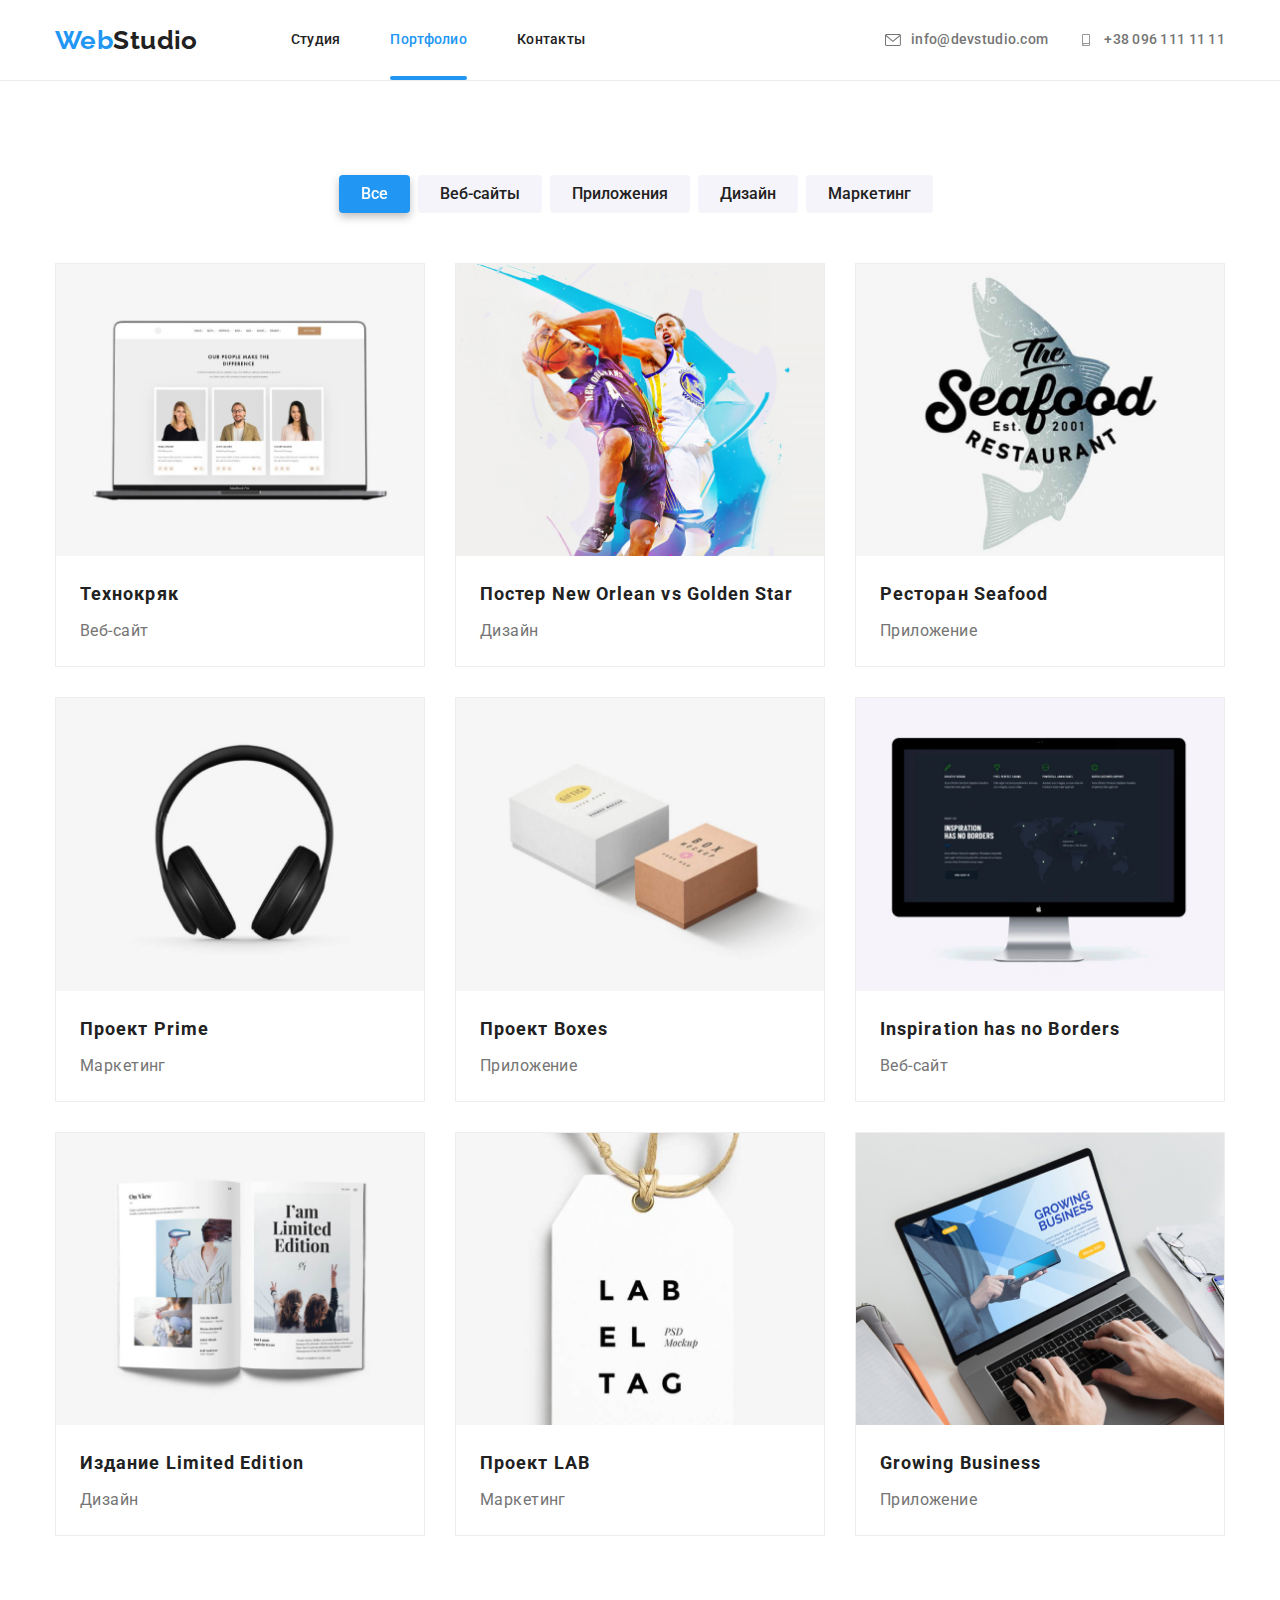
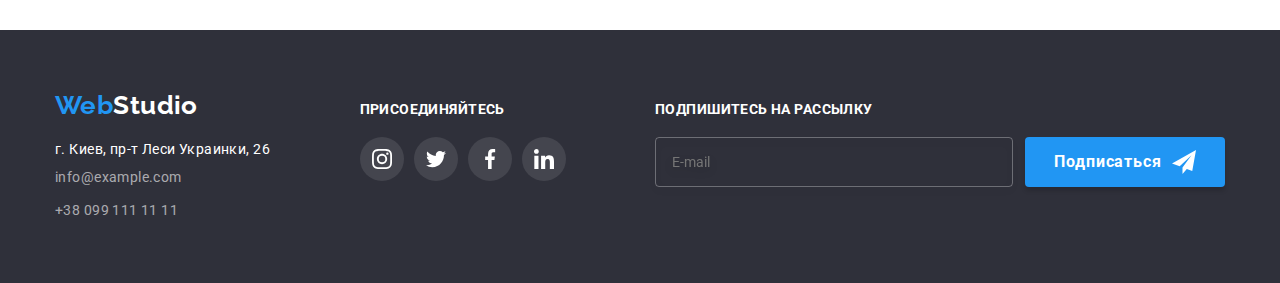
==== portfolio.html @ 0038ec58 "Initial commit" ====
<!DOCTYPE html>
<html lang="en">

<head>
    <meta charset="UTF-8">
    <meta http-equiv="X-UA-Compatible" content="IE=edge">
    <meta name="viewport" content="width=device-width, initial-scale=1.0">
    <title>Portfolio</title>
    <!-- fonts start -->
    <link rel="preconnect" href="https://fonts.googleapis.com">
    <link rel="preconnect" href="https://fonts.gstatic.com" crossorigin>
    <link
        href="https://fonts.googleapis.com/css2?family=Raleway:wght@700&family=Roboto:wght@400;500;700;900&display=swap"
        rel="stylesheet">
    <!-- fonts end -->
    <!-- normalize start -->
    <link rel="stylesheet" href="https://cdn.jsdelivr.net/npm/modern-normalize@1.1.0/modern-normalize.min.css">
    <!-- normalize end -->
    <!-- custom styles start -->
    <link rel="stylesheet" href="./css/main.min.css">
    <!-- custom styles end -->
</head>

<body>
    <!-- Содержание -->
    <header class="header">
        <div class="container header__container">
            <!-- Section Header -->
            <nav class="header__nav">
                <a class="logo logo--header link" href="./index.html"><span class="logo__color">Web</span>Studio</a>
                <ul class="header__list list">
                    <li class="header__item">
                        <a class="header__link link" href="./index.html">Студия</a>
                    </li>
                    <li class="header__item">
                        <a class="header__link link current__link" href="./portfolio.html">Портфолио</a>
                    </li>
                    <li class="header__item">
                        <a class="header__link link" href="">Контакты</a>
                    </li>
                </ul>
            </nav>
            <ul class="contact-header list">
                <li class="contact-header__item">
                    <a class="contact-header__link link" href="mailto:info@devstudio.com"><svg
                            class="contact-header__icon" width="16" height="12">
                            <use href="./images/icons.svg#icon-envelope"></use>
                        </svg>info@devstudio.com</a>
                </li>
                <li class="contact-header__item">

                    <a class="contact-header__link link" href="tel:+380961111111"><svg class="contact-header__icon"
                            width="16" height="12">
                            <use href="./images/icons.svg#icon-smartphone"></use>
                        </svg>+38 096 111 11 11</a>
                </li>
            </ul>
        </div>
    </header>
    <!-- Секция main -->
    <main>
        <!-- Cекция Portfolio -->
        <section class="projects">
            <div class="container">
                <h1 class="visually-hidden">Portfolio</h1>
                <!-- Секция filters -->
                <ul class="buttons__list list">
                    <li class="buttons__item"><button class="filters__btn active" type="button">Все</button></li>
                    <li class="buttons__item"><button class="filters__btn" type="button">Веб-сайты</button></li>
                    <li class="buttons__item"><button class="filters__btn" type="button">Приложения</button></li>
                    <li class="buttons__item"><button class="filters__btn" type="button">Дизайн</button></li>
                    <li class="buttons__item"><button class="filters__btn" type="button">Маркетинг</button></li>
                </ul>
                <!-- Секция projects -->
                <ul class="projects__list list">
                    <li class="projects__item">
                        <a class="projects__link link" href="">
                            <div class="projects__overlay">
                                <img src="./images/projects/portfolio1.jpg" alt="Веб-сайт" width="370" height="294">
                                <p class="projects__desk">Ресурс предлагает комплексные предложения с разным уровнем
                                    функционала и сервисов. Все это позволит посетителю получить исчерпывающие
                                    сведения
                                    о компании или частном лице.</p>
                            </div>
                            <div class="projects__box-down">
                                <h2 class="projects__name">Технокряк</h2>
                                <p class="projects__status">Веб-сайт</p>
                            </div>
                        </a>
                    </li>

                    <li class="projects__item">
                        <a class="projects__link link" href="">
                            <div class="projects__overlay">
                                <img src="./images/projects/portfolio2.jpg" alt="Дизайн" width="370" height="294">
                                <p class="projects__desk">Ресурс предлагает комплексные предложения с разным уровнем
                                    функционала и сервисов. Все это позволит посетителю получить исчерпывающие
                                    сведения
                                    о компании или частном лице.</p>
                            </div>
                            <div class="projects__box-down">
                                <h2 class="projects__name">Постер New Orlean vs Golden Star</h2>
                                <p class="projects__status">Дизайн</p>
                            </div>
                        </a>
                    </li>

                    <li class="projects__item">
                        <a class="projects__link link" href="">
                            <div class="projects__overlay">
                                <img src="./images/projects/portfolio3.jpg" alt="Ресторан" width="370" height="294">
                                <p class="projects__desk">Ресурс предлагает комплексные предложения с разным уровнем
                                    функционала и сервисов. Все это позволит посетителю получить исчерпывающие
                                    сведения
                                    о компании или частном лице.</p>
                            </div>
                            <div class="projects__box-down">
                                <h2 class=" projects__name">Ресторан Seafood</h2>
                                <p class="projects__status">Приложение</p>
                            </div>
                        </a>
                    </li>

                    <li class="projects__item">
                        <a class="projects__link link" href="">
                            <div class="projects__overlay">
                                <img src="./images/projects/portfolio4.jpg" alt="Наушники" width="370" height="294">
                                <p class="projects__desk">Ресурс предлагает комплексные предложения с разным уровнем
                                    функционала и сервисов. Все это позволит посетителю получить исчерпывающие
                                    сведения
                                    о компании или частном лице.</p>
                            </div>


                            <div class="projects__box-down">
                                <h2 class="projects__name">Проект Prime</h2>
                                <p class="projects__status">Маркетинг</p>
                            </div>
                        </a>

                    </li>
                    <li class="projects__item">
                        <a class="projects__link link" href="">
                            <div class="projects__overlay">
                                <img src="./images/projects/portfolio5.jpg" alt="Коробки" width="370" height="294">
                                <p class="projects__desk">Ресурс предлагает комплексные предложения с разным уровнем
                                    функционала и сервисов. Все это позволит посетителю получить исчерпывающие
                                    сведения
                                    о компании или частном лице.</p>
                            </div>


                            <div class="projects__box-down">
                                <h2 class="projects__name">Проект Boxes</h2>
                                <p class="projects__status">Приложение</p>
                            </div>
                        </a>

                    </li>
                    <li class="projects__item">
                        <a class="projects__link link" href="">
                            <div class="projects__overlay">
                                <img src="./images/projects/portfolio6.jpg" alt="Компютер" width="370" height="294">
                                <p class="projects__desk">Ресурс предлагает комплексные предложения с разным уровнем
                                    функционала и сервисов. Все это позволит посетителю получить исчерпывающие
                                    сведения
                                    о компании или частном лице.</p>
                            </div>


                            <div class="projects__box-down">
                                <h2 class="projects__name">Inspiration has no Borders</h2>
                                <p class="projects__status">Веб-сайт</p>
                            </div>
                        </a>

                    </li>
                    <li class="projects__item">
                        <a class="projects__link link" href="">
                            <div class="projects__overlay">
                                <img src="./images/projects/portfolio7.jpg" alt="Книга" width="370" height="294">
                                <p class="projects__desk">Ресурс предлагает комплексные предложения с разным уровнем
                                    функционала и сервисов. Все это позволит посетителю получить исчерпывающие
                                    сведения
                                    о компании или частном лице.</p>
                            </div>


                            <div class="projects__box-down">
                                <h2 class="projects__name">Издание Limited Edition</h2>
                                <p class="projects__status">Дизайн</p>
                            </div>
                        </a>

                    </li>
                    <li class="projects__item">
                        <a class="projects__link link" href="">
                            <div class="projects__overlay">
                                <img src="./images/projects/portfolio8.jpg" alt="Бирка" width="370" height="294">
                                <p class="projects__desk">Ресурс предлагает комплексные предложения с разным уровнем
                                    функционала и сервисов. Все это позволит посетителю получить исчерпывающие
                                    сведения
                                    о компании или частном лице.</p>
                            </div>


                            <div class="projects__box-down">
                                <h2 class="projects__name">Проект LAB</h2>
                                <p class="projects__status">Маркетинг</p>
                            </div>
                        </a>

                    </li>
                    <li class="projects__item">
                        <a class="projects__link link" href="">
                            <div class="projects__overlay">
                                <img src="./images/projects/portfolio9.jpg" alt="Ноутбук" width="370" height="294">
                                <p class="projects__desk">Ресурс предлагает комплексные предложения с разным уровнем
                                    функционала и сервисов. Все это позволит посетителю получить исчерпывающие
                                    сведения
                                    о компании или частном лице.</p>
                            </div>


                            <div class="projects__box-down">
                                <h2 class="projects__name">Growing Business</h2>
                                <p class="projects__status">Приложение</p>
                            </div>
                        </a>

                    </li>
                </ul>
            </div>
        </section>
    </main>
    <!-- Секция footer -->
    <footer class="footer">
        <div class="container footer-list">
            <div class="footer__item">
                <a class="logo logo--footer link" href="./index.html"><span class="logo__color">Web</span>Studio</a>
                <address>
                    <ul class="contacts-footer list">
                        <li class="contacts-footer__item">
                            <a class="contacts-footer__adress link" href="https://goo.gl/maps/JT7rUwHt8HWeVjt79"
                                target="_blank" rel="noopener noreferrer">г.
                                Киев, пр-т Леси
                                Украинки, 26</a>
                        </li>
                        <li class="contacts-footer__item">
                            <a class="contacts-footer__link link" href="mailto:info@example.com">info@example.com</a>
                        </li>
                        <li class="contacts-footer__item">
                            <a class="contacts-footer__link link" href="tel:+380991111111">+38 099 111 11 11</a>
                        </li>
                    </ul>
                </address>
            </div>
            <div class="connect">
                <h2 class="footer__title">присоединяйтесь</h2>
                <ul class="social list">
                    <li class="social__item">
                        <a class="social__link--dark link" href="" target="_blank" rel="noopener noreferrer"
                            aria-label="instagram">
                            <svg class="social__icon" width="20" height="20">
                                <use href="./images/icons.svg#icon-instagram"></use>
                            </svg>
                        </a>
                    </li>
                    <li class="social__item">
                        <a class="social__link--dark link" href="" target="_blank" rel="noopener noreferrer"
                            aria-label="instagram">
                            <svg class="social__icon" width="20" height="20">
                                <use href="./images/icons.svg#icon-twitter"></use>
                            </svg>
                        </a>
                    </li>
                    <li class="social__item">
                        <a class="social__link--dark link" href="" target="_blank" rel="noopener noreferrer"
                            aria-label="instagram">
                            <svg class="social__icon" width="20" height="20">
                                <use href="./images/icons.svg#icon-facebook"></use>
                            </svg>
                        </a>
                    </li>
                    <li class="social__item">
                        <a class="social__link--dark link" href="" target="_blank" rel="noopener noreferrer"
                            aria-label="instagram">
                            <svg class="social__icon" width="20" height="20">
                                <use href="./images/icons.svg#icon-linkedin"></use>
                            </svg>
                        </a>
                    </li>
                </ul>
            </div>
            <div class="subscription">
                <h2 class="footer__title">Подпишитесь на рассылку</h2>
                <form class="subscription__item">
                    <input class="subscription__mail" type="email" name="email" placeholder="E-mail" />
                    <button class="main__btn" type="submit">Подписаться
                        <svg class="social__icon" width="24" height="24">
                            <use href="./images/icons.svg#icon-tg"></use>
                        </svg>
                    </button>
                </form>
            </div>
        </div>
    </footer>
</body>

</html>
---- css/main.min.css ----
:root{--main-font: "Roboto";--secondary-font: "Raleway";--accent-txt-cl: #2196f3;--main-light-theme: #212121;--second-light-theme: #757575;--main-dark-theme: #ffffff;--btn-change: #188ce8;--bg-buttons: #afb1b8;--items: 3;--indent: 30px;--anim-slow: 250ms cubic-bezier(0.4, 0, 0.2, 1)}.projects,.clients,.team,.about,.peculiarities,.orders{padding:94px 0}body{font-family:var(--main-font),sans-serif;font-size:14px;color:var(--main-light-theme);background-color:var(--main-dark-theme);letter-spacing:.03em}body.no-scroll{overflow:hidden}h1,h2,h3,h4,p{margin:0}img{display:block;max-width:100%;height:auto}.link{text-decoration:none;color:currentColor}.list{list-style:none;margin:0;padding:0}.card-set{display:-webkit-box;display:-ms-flexbox;display:flex;-ms-flex-wrap:wrap;flex-wrap:wrap;margin:calc(-1*var(--indent)/2)}.card-set__item{-ms-flex-preferred-size:calc(100% - var(--indent) * var(--items))/var(--items);flex-basis:calc(100% - var(--indent) * var(--items))/var(--items);margin:calc(var(--indent)/2)}.section{padding:94px 0}.container{width:1200px;padding-left:15px;padding-right:15px;margin-right:auto;margin-left:auto}.main__btn{display:-webkit-box;display:-ms-flexbox;display:flex;-webkit-box-align:center;-ms-flex-align:center;align-items:center;-webkit-box-pack:center;-ms-flex-pack:center;justify-content:center;gap:10px;width:200px;height:50px;font-weight:700;font-size:16px;line-height:1.88;letter-spacing:.06em;color:var(--main-dark-theme);background-color:var(--accent-txt-cl);-webkit-box-shadow:0px 4px 4px rgba(0,0,0,.15);box-shadow:0px 4px 4px rgba(0,0,0,.15);border-radius:4px;cursor:pointer;border:none;-webkit-transition:background-color var(--anim-slow);transition:background-color var(--anim-slow)}.main__btn:hover,.main__btn:focus{background-color:var(--btn-change)}.main__btn--send{margin-left:auto;margin-right:auto}.modal__btn--close{position:absolute;display:-webkit-box;display:-ms-flexbox;display:flex;-webkit-box-align:center;-ms-flex-align:center;align-items:center;-webkit-box-pack:center;-ms-flex-pack:center;justify-content:center;top:8px;right:8px;width:30px;height:30px;border-radius:50%;border:1px solid rgba(0,0,0,.1);background-color:var(--main-dark-theme);cursor:pointer}.modal__btn--close:hover,.modal__btn--close:focus{fill:var(--btn-change)}.buttons__list{display:-webkit-box;display:-ms-flexbox;display:flex;-webkit-box-pack:center;-ms-flex-pack:center;justify-content:center;margin-bottom:50px}.buttons__item{margin-right:8px}.filters__btn{font-family:inherit;font-weight:500;font-size:16px;line-height:1.62;text-align:center;color:var(--main-light-theme);background-color:#f5f4fa;border-radius:4px;border:none;cursor:pointer;padding:6px 22px;-webkit-transition:color var(--anim-slow),background-color var(--anim-slow),drop-shadow var(--anim-slow);transition:color var(--anim-slow),background-color var(--anim-slow),drop-shadow var(--anim-slow)}.filters__btn:active{background-color:var(--main-dark-theme)}.filters__btn:hover,.filters__btn:focus{color:var(--main-dark-theme);background-color:var(--accent-txt-cl);-webkit-filter:drop-shadow(0px 4px 4px rgba(0, 0, 0, 0.25));filter:drop-shadow(0px 4px 4px rgba(0, 0, 0, 0.25))}.filters__btn.active{color:var(--main-dark-theme);background-color:var(--accent-txt-cl);-webkit-filter:drop-shadow(0px 4px 4px rgba(0, 0, 0, 0.25));filter:drop-shadow(0px 4px 4px rgba(0, 0, 0, 0.25))}.filters__btn:current{color:var(--main-dark-theme)}.social{display:-webkit-box;display:-ms-flexbox;display:flex;-webkit-box-align:center;-ms-flex-align:center;align-items:center;-webkit-box-pack:center;-ms-flex-pack:center;justify-content:center;gap:10px}.social__link--light{display:-webkit-box;display:-ms-flexbox;display:flex;-webkit-box-align:center;-ms-flex-align:center;align-items:center;-webkit-box-pack:center;-ms-flex-pack:center;justify-content:center;width:44px;height:44px;background-color:var(--main-dark-theme);border-radius:50%;color:var(--bg-buttons);-webkit-transition:color var(--anim-slow),background-color var(--anim-slow);transition:color var(--anim-slow),background-color var(--anim-slow)}.social__link--dark{display:-webkit-box;display:-ms-flexbox;display:flex;-webkit-box-align:center;-ms-flex-align:center;align-items:center;-webkit-box-pack:center;-ms-flex-pack:center;justify-content:center;width:44px;height:44px;background-color:rgba(255,255,255,.1);border-radius:50%;color:var(--main-dark-theme);-webkit-transition:background-color var(--anim-slow);transition:background-color var(--anim-slow)}.social__link--light:hover,.social__link--light:focus{color:var(--main-dark-theme);background-color:var(--btn-change)}.social__link--dark:hover,.social__link--dark:focus{background-color:var(--btn-change)}.social__icon{fill:currentColor}.section__title{font-size:36px;line-height:1.16;text-align:center;color:var(--main-light-theme);margin-bottom:50px}.visually-hidden{position:absolute;width:1px;height:1px;margin:-1px;border:0;padding:0;white-space:nowrap;-webkit-clip-path:inset(100%);clip-path:inset(100%);clip:rect(0 0 0 0);overflow:hidden}.logo{font-family:var(--secondary-font);font-weight:700;font-size:26px;line-height:1.19}.logo--header{color:var(--main-light-theme);margin-right:93px}.logo--footer{color:var(--main-dark-theme);margin-bottom:20px;display:block}.logo__color{color:var(--accent-txt-cl)}.backdrop{position:fixed;top:0;left:0;width:100%;height:100%;background-color:rgba(0,0,0,.2);opacity:1;visibility:visible;pointer-events:initial;-webkit-transition:opacity var(--anim-slow),visibility var(--anim-slow);transition:opacity var(--anim-slow),visibility var(--anim-slow)}.backdrop.is-hidden{opacity:0;visibility:hidden;pointer-events:none}.modal{position:absolute;top:50%;left:50%;-webkit-transform:translate(-50%, -50%);transform:translate(-50%, -50%);width:528px;height:581px;padding:40px 40px;background-color:var(--main-dark-theme);-webkit-box-shadow:0px 1px 3px rgba(0,0,0,.12),0px 1px 1px rgba(0,0,0,.14),0px 2px 1px rgba(0,0,0,.2);box-shadow:0px 1px 3px rgba(0,0,0,.12),0px 1px 1px rgba(0,0,0,.14),0px 2px 1px rgba(0,0,0,.2);border-radius:4px}.modal__strong{font-weight:700;font-size:20px;line-height:23px;text-align:center;color:var(--main-light-theme);margin-bottom:12px}.modal__registr{display:-webkit-box;display:-ms-flexbox;display:flex;-webkit-box-orient:vertical;-webkit-box-direction:normal;-ms-flex-direction:column;flex-direction:column}.modal__label{display:-webkit-box;display:-ms-flexbox;display:flex;-webkit-box-orient:vertical;-webkit-box-direction:normal;-ms-flex-direction:column;flex-direction:column;gap:4px}.modal__label:not(:last-child){margin-bottom:10px}.modal__text{font-size:12px;line-height:1.1666666667;letter-spacing:.01em;color:#757575}.modal__input{position:relative;border:1px solid rgba(33,33,33,.2);border-radius:4px;height:40px;padding-left:42px;cursor:pointer}.modal__input:focus,.modal__textarea:focus{outline:1px solid var(--btn-change)}.modal__input:focus+.modal__icon{fill:var(--btn-change)}.modal__icon{position:absolute;margin-top:29px;margin-left:12px}.modal__textarea{padding:12px 16px;font-weight:400;font-size:12px;line-height:1.1666666667;letter-spacing:.01em;border:1px solid rgba(33,33,33,.2);border-radius:4px;resize:none;cursor:pointer}.modal__textarea::-webkit-input-placeholder{color:rgba(117,117,117,.5)}.modal__textarea::-moz-placeholder{color:rgba(117,117,117,.5)}.modal__textarea:-ms-input-placeholder{color:rgba(117,117,117,.5)}.modal__textarea::-ms-input-placeholder{color:rgba(117,117,117,.5)}.modal__textarea::placeholder{color:rgba(117,117,117,.5)}.checkbox{display:-webkit-box;display:-ms-flexbox;display:flex;-webkit-box-align:center;-ms-flex-align:center;align-items:center;-webkit-box-pack:center;-ms-flex-pack:center;justify-content:center;gap:7px;margin-bottom:30px;cursor:pointer}.checkbox__item:checked+.checkbox__custom{background-color:var(--btn-change);background:#2196f3;border:2px solid #2196f3;-webkit-transition:background-color var(--anim-slow);transition:background-color var(--anim-slow)}.checkbox__custom{display:-webkit-inline-box;display:-ms-inline-flexbox;display:inline-flex;-webkit-box-align:center;-ms-flex-align:center;align-items:center;-webkit-box-pack:center;-ms-flex-pack:center;justify-content:center;width:16px;height:15px;border:2px solid #212121;border-radius:2px}.checkbox__icon{fill:var(--main-dark-theme)}.checkbox__text{font-size:14px;line-height:1.71;color:var(--second-light-theme)}.checkbox-agreement{color:var(--accent-txt-cl)}.header{-webkit-box-sizing:border-box;box-sizing:border-box;border-bottom:1px solid #ececec}.header__nav{display:-webkit-box;display:-ms-flexbox;display:flex;-webkit-box-align:center;-ms-flex-align:center;align-items:center}.header__list{display:-webkit-box;display:-ms-flexbox;display:flex}.header__container{display:-webkit-box;display:-ms-flexbox;display:flex;-webkit-box-align:center;-ms-flex-align:center;align-items:center}.header__item:not(:last-child){margin-right:50px}.header__link{display:block;padding-top:32px;padding-bottom:32px;font-weight:500;font-size:14px;line-height:1.14;letter-spacing:.02em;color:var(--main-light-theme);-webkit-transition:color var(--anim-slow);transition:color var(--anim-slow)}.header__link:hover,.header__link:focus{color:var(--accent-txt-cl)}.current__link{position:relative;display:-webkit-box;display:-ms-flexbox;display:flex;-webkit-box-align:center;-ms-flex-align:center;align-items:center;color:var(--accent-txt-cl)}.current__link::after{content:"";position:absolute;bottom:0;left:0;width:100%;height:4px;display:inline-block;margin-right:10px;color:var(--accent-txt-cl);background-color:var(--accent-txt-cl);border-radius:2px}.contact-header{display:-webkit-box;display:-ms-flexbox;display:flex;margin-left:auto}.contact-header__item{font-weight:500;font-size:14px;line-height:1.14;letter-spacing:.02em}.contact-header__item:not(:last-child){margin-right:30px}.contact-header__link{display:-webkit-box;display:-ms-flexbox;display:flex;-webkit-box-align:center;-ms-flex-align:center;align-items:center;color:var(--second-light-theme);-webkit-transition:color var(--anim-slow);transition:color var(--anim-slow)}.contact-header__link:hover,.contact-header__link:focus{color:var(--accent-txt-cl)}.contact-header__icon{fill:currentColor;margin-right:10px}.orders{max-width:1600px;margin-left:auto;margin-right:auto;background-image:-webkit-gradient(linear, left top, right top, from(rgba(47, 48, 58, 0.4)), to(rgba(47, 48, 58, 0.4))),url(../images/orders/orders-bg.jpg);background-image:linear-gradient(to right, rgba(47, 48, 58, 0.4), rgba(47, 48, 58, 0.4)),url(../images/orders/orders-bg.jpg);background-repeat:no-repeat;background-position:center;background-size:cover;background-color:rgba(47,48,58,.4);padding:200px 0;text-align:center}.orders__title{width:696px;margin-bottom:30px;margin-right:auto;margin-left:auto;font-weight:900;font-size:44px;line-height:1.36;text-align:center;letter-spacing:.06em;text-transform:uppercase;color:var(--main-dark-theme)}.containers__orders{display:-webkit-box;display:-ms-flexbox;display:flex;-webkit-box-orient:vertical;-webkit-box-direction:normal;-ms-flex-direction:column;flex-direction:column;-webkit-box-align:center;-ms-flex-align:center;align-items:center}.peculiarities__list{display:-webkit-box;display:-ms-flexbox;display:flex;-webkit-box-align:center;-ms-flex-align:center;align-items:center}.peculiarities__item{width:270px}.peculiarities__item:not(:last-child){margin-right:30px}.peculiarities__icon{display:-webkit-box;display:-ms-flexbox;display:flex;-webkit-box-align:center;-ms-flex-align:center;align-items:center;-webkit-box-pack:center;-ms-flex-pack:center;justify-content:center;margin-bottom:30px;height:120px;background-color:#f5f4fa;border-radius:4px}.peculiarities__title{margin-bottom:10px;font-weight:700;font-size:14px;line-height:1.14;text-transform:uppercase;color:var(--main-light-theme)}.peculiarities__text{font-size:14px;line-height:1.71;color:var(--second-light-theme)}.about{padding-top:0}.about__item{position:relative}.about__overlay{width:100%;position:absolute;bottom:0;left:0;display:-webkit-box;display:-ms-flexbox;display:flex;-webkit-box-pack:center;-ms-flex-pack:center;justify-content:center;background-color:rgba(47,48,58,.8)}.about__desk{padding:27px 82px;font-weight:700;line-height:1.14;text-transform:uppercase;color:var(--main-dark-theme)}.team{background-color:#f5f4fa}.team__title{margin-bottom:50px}.team__item{background-color:var(--main-dark-theme);-webkit-box-shadow:0px 1px 3px rgba(0,0,0,.12),0px 1px 1px rgba(0,0,0,.14),0px 2px 1px rgba(0,0,0,.2);box-shadow:0px 1px 3px rgba(0,0,0,.12),0px 1px 1px rgba(0,0,0,.14),0px 2px 1px rgba(0,0,0,.2);border-radius:0px 0px 4px 4px}.team__box{padding:30px 0}.team__name{font-weight:500;font-size:16px;line-height:1.18;text-align:center;color:var(--main-light-theme);margin-bottom:10px}.team__jobtitle{font-size:16px;line-height:1.18;text-align:center;color:var(--second-light-theme);margin-bottom:16px}.clients__title{margin-bottom:50px}.clients__list{display:-webkit-box;display:-ms-flexbox;display:flex;-webkit-box-align:center;-ms-flex-align:center;align-items:center;-webkit-box-pack:center;-ms-flex-pack:center;justify-content:center;gap:30px}.clients__link{display:-webkit-box;display:-ms-flexbox;display:flex;-webkit-box-align:center;-ms-flex-align:center;align-items:center;-webkit-box-pack:center;-ms-flex-pack:center;justify-content:center;-webkit-box-sizing:border-box;box-sizing:border-box;width:170px;height:92px;left:415px;top:2493px;border:1px solid var(--bg-buttons);border-radius:4px;color:var(--bg-buttons);-webkit-transition:color var(--anim-slow),border var(--anim-slow);transition:color var(--anim-slow),border var(--anim-slow)}.clients__link:hover,.clients__link:focus{color:var(--btn-change);border:1px solid var(--btn-change)}.clients__icon{fill:currentColor}.footer{padding:60px 0;background-color:#2f303a}.footer__title{font-weight:700;font-size:14px;line-height:16px;letter-spacing:.03em;text-transform:uppercase;color:var(--main-dark-theme);margin-bottom:20px}.footer-list{display:-webkit-box;display:-ms-flexbox;display:flex;-webkit-box-align:baseline;-ms-flex-align:baseline;align-items:baseline;-webkit-box-pack:justify;-ms-flex-pack:justify;justify-content:space-between;gap:70px}.contacts-footer__adress{font-style:normal;font-weight:400;font-size:14px;line-height:1.71px;color:var(--main-dark-theme)}.contacts-footer__item:not(:last-child){margin-bottom:9px}.contacts-footer__link{font-style:normal;font-size:14px;line-height:1.71;color:rgba(255,255,255,.6);-webkit-transition:color var(--anim-slow);transition:color var(--anim-slow)}.contacts-footer__link:hover,.contacts-footer__link:focus{color:var(--accent-txt-cl)}.subscription{width:570px;height:86px}.subscription__item{display:-webkit-box;display:-ms-flexbox;display:flex;-webkit-box-align:center;-ms-flex-align:center;align-items:center;-webkit-box-pack:center;-ms-flex-pack:center;justify-content:center;gap:12px}.subscription__mail{width:358px;height:50px;padding-left:16px;color:var(--main-dark-theme);border:1px solid rgba(255,255,255,.3);-webkit-filter:drop-shadow(0px 4px 4px rgba(0, 0, 0, 0.15));filter:drop-shadow(0px 4px 4px rgba(0, 0, 0, 0.15));border-radius:4px;background-color:rgba(0,0,0,0);cursor:pointer}.projects__list{display:-webkit-box;display:-ms-flexbox;display:flex;-ms-flex-wrap:wrap;flex-wrap:wrap;margin-bottom:-30px;margin-right:-30px}.projects__item{margin-bottom:30px;margin-right:30px;width:calc((100% - 90px)/3);-webkit-box-sizing:border-box;box-sizing:border-box;border:1px solid #eee}.projects__link{display:block;-webkit-transition:-webkit-box-shadow var(--anim-slow);transition:-webkit-box-shadow var(--anim-slow);transition:box-shadow var(--anim-slow);transition:box-shadow var(--anim-slow), -webkit-box-shadow var(--anim-slow)}.projects__link:hover .projects__desk{-webkit-transform:translateY(0);transform:translateY(0)}.projects__link:hover,.projects__link:focus{-webkit-box-shadow:0px 1px 1px rgba(0,0,0,.12),0px 4px 4px rgba(0,0,0,.06),1px 4px 6px rgba(0,0,0,.16);box-shadow:0px 1px 1px rgba(0,0,0,.12),0px 4px 4px rgba(0,0,0,.06),1px 4px 6px rgba(0,0,0,.16)}.projects__overlay{position:relative;overflow:hidden}.projects__desk{position:absolute;padding:63px 24px;font-weight:400;font-size:18px;line-height:1.56;color:var(--main-dark-theme);top:0;left:0;width:100%;display:-webkit-box;display:-ms-flexbox;display:flex;-webkit-box-align:center;-ms-flex-align:center;align-items:center;-webkit-box-pack:center;-ms-flex-pack:center;justify-content:center;background-color:rgba(33,150,243,.9);-webkit-transform:translateY(100%);transform:translateY(100%);-webkit-transition:-webkit-transform var(--anim-slow);transition:-webkit-transform var(--anim-slow);transition:transform var(--anim-slow);transition:transform var(--anim-slow), -webkit-transform var(--anim-slow)}.projects__box-down{padding:20px 24px}.projects__name{width:322px;font-size:18px;line-height:2;letter-spacing:.06em;color:var(--main-light-theme);margin-bottom:4px}.projects__status{width:322px;font-size:16px;line-height:1.88;color:var(--second-light-theme)}/*# sourceMappingURL=main.min.css.map */
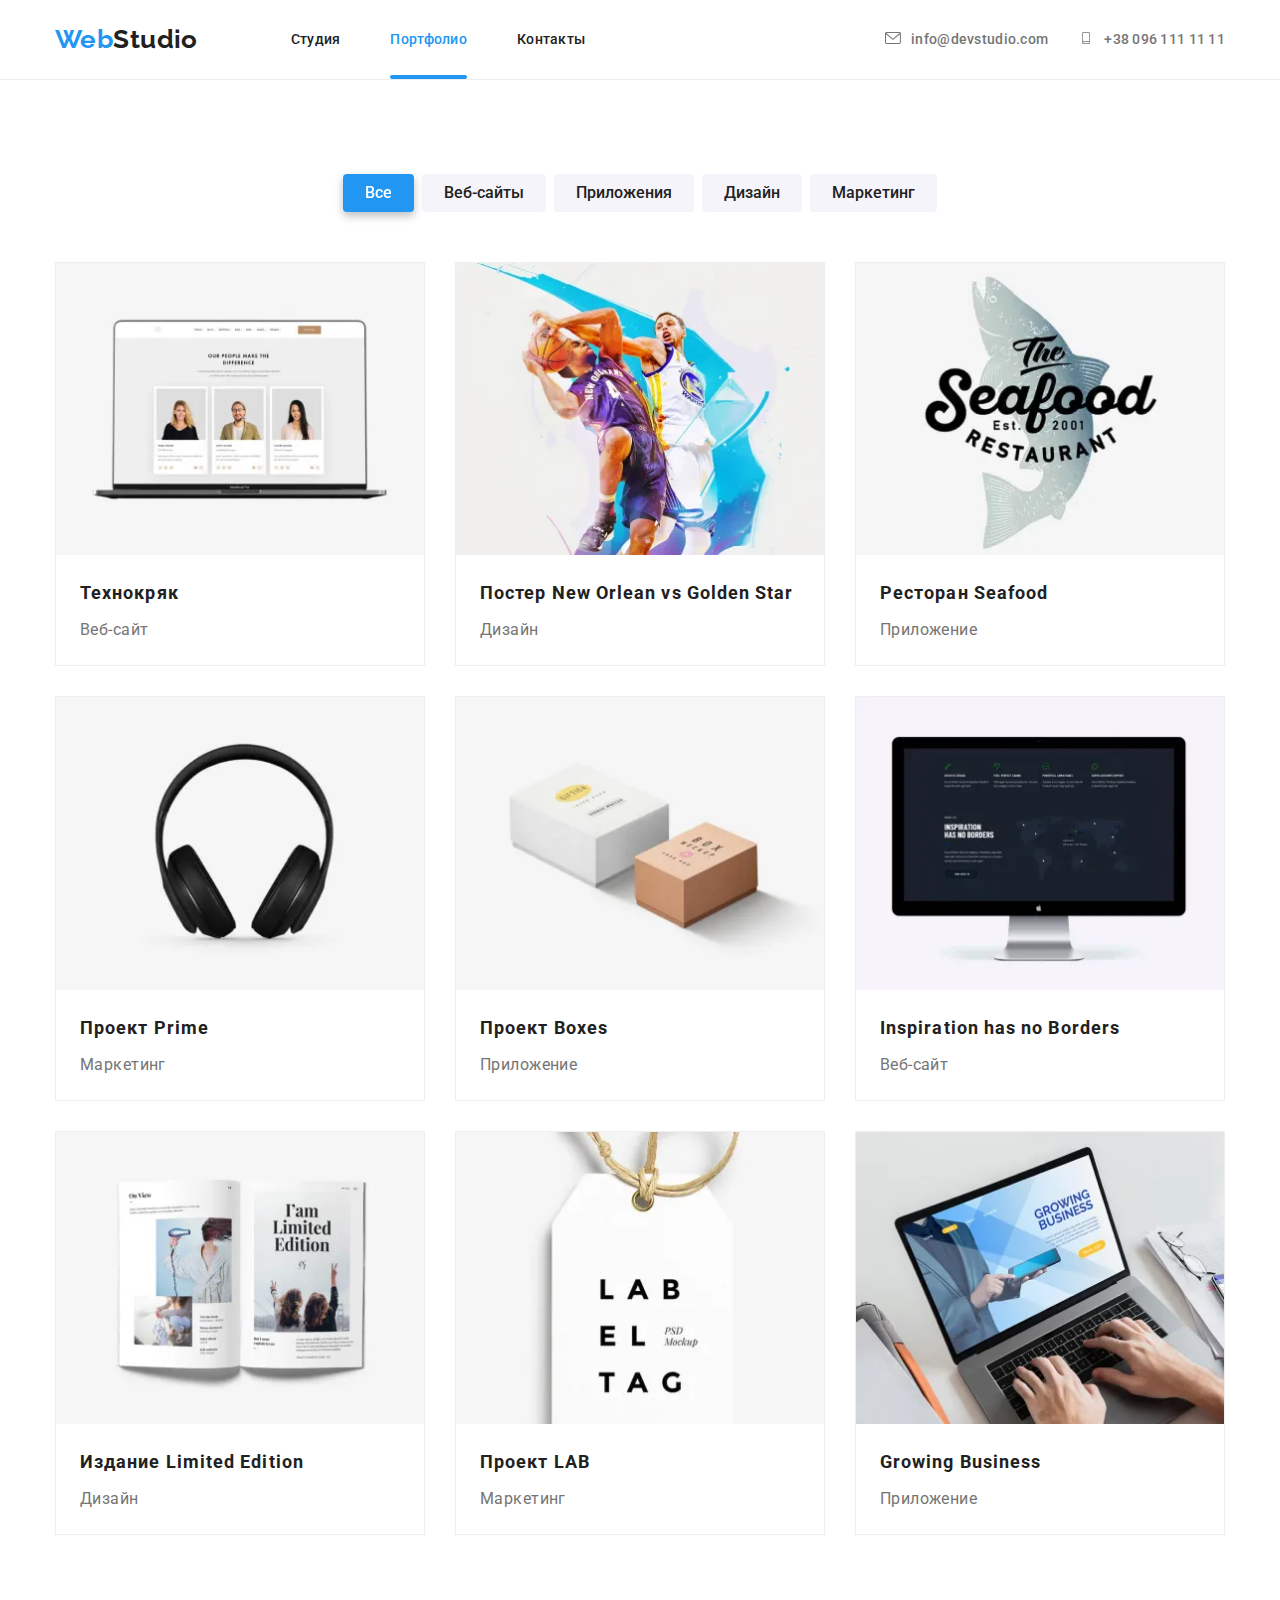
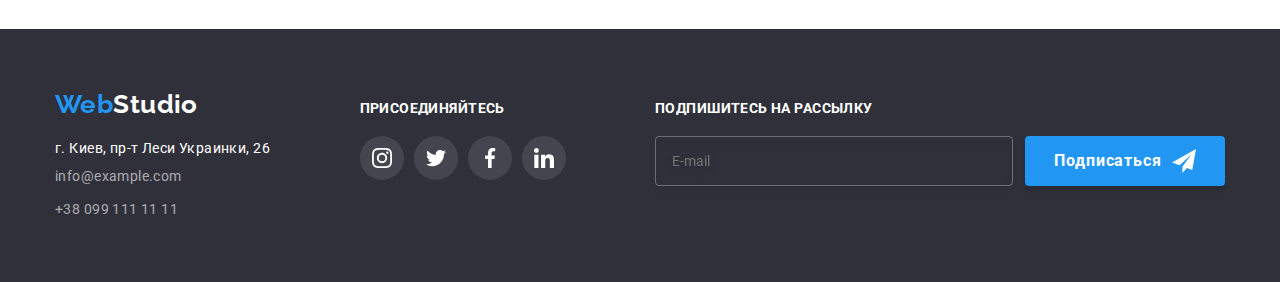
==== commit 4c02238b: "add first changes" ====
--- a/portfolio.html
+++ b/portfolio.html
@@ -22,12 +22,43 @@
 </head>
 
 <body>
-    <!-- Содержание -->
+    <!-- Section Header -->
     <header class="header">
         <div class="container header__container">
-            <!-- Section Header -->
+            <a class="logo logo--header link" href="./index.html"><span class="logo__color">Web</span>Studio</a>
+            <button class="mobile-menu__btn" type="button" data-menu-button>
+                <svg class="mobile-menu__icon" width="40" height="40">
+                    <use class="mobile-menu__burger" href="./images/icons.svg#burger-menu"></use>
+                    <use class="mobile-menu__close" href="./images/icons.svg#burger-menu-close"></use>
+                </svg>
+            </button>
+
+            <div class="mobile-menu" data-menu>
+                <ul class="mobile-menu__nav list">
+                    <li class="mobile-menu__nav-item"><a class="link" href="./index.html">Студия</a></li>
+                    <li class="mobile-menu__nav-item"><a class="link current" href="./portfolio.html">Портфолио</a></li>
+                    <li class="mobile-menu__nav-item"><a class="link" href="">Контакты</a></li>
+                </ul>
+                <ul class="mobile-menu__contacts list">
+                    <li class="mobile-menu__contacts-tel"><a class="link" href="">+38 096 111 11 11</a></li>
+                    <li class="mobile-menu__contacts-email"><a class="link" href="">info@devstudio.com</a></li>
+                </ul>
+                <ul class="mobile-menu__socials list">
+                    <li class="mobile-menu__socials-item"><a class="mobile-menu__socials-link link"
+                            href="">Instagram</a>
+                    </li>
+                    <li class="mobile-menu__socials-item"><a class="mobile-menu__socials-link link" href="">Twitter</a>
+                    </li>
+                    <li class="mobile-menu__socials-item"><a class="mobile-menu__socials-link link" href="">Facebook</a>
+                    </li>
+                    <li class="mobile-menu__socials-item"><a class="mobile-menu__socials-link link" href="">LinkedIn</a>
+                    </li>
+                </ul>
+            </div>
+
+
             <nav class="header__nav">
-                <a class="logo logo--header link" href="./index.html"><span class="logo__color">Web</span>Studio</a>
+
                 <ul class="header__list list">
                     <li class="header__item">
                         <a class="header__link link" href="./index.html">Студия</a>
@@ -57,181 +88,293 @@
             </ul>
         </div>
     </header>
-    <!-- Секция main -->
+    <!-- Секция main
     <main>
         <!-- Cекция Portfolio -->
-        <section class="projects">
-            <div class="container">
-                <h1 class="visually-hidden">Portfolio</h1>
-                <!-- Секция filters -->
-                <ul class="buttons__list list">
-                    <li class="buttons__item"><button class="filters__btn active" type="button">Все</button></li>
-                    <li class="buttons__item"><button class="filters__btn" type="button">Веб-сайты</button></li>
-                    <li class="buttons__item"><button class="filters__btn" type="button">Приложения</button></li>
-                    <li class="buttons__item"><button class="filters__btn" type="button">Дизайн</button></li>
-                    <li class="buttons__item"><button class="filters__btn" type="button">Маркетинг</button></li>
-                </ul>
-                <!-- Секция projects -->
-                <ul class="projects__list list">
-                    <li class="projects__item">
-                        <a class="projects__link link" href="">
-                            <div class="projects__overlay">
-                                <img src="./images/projects/portfolio1.jpg" alt="Веб-сайт" width="370" height="294">
-                                <p class="projects__desk">Ресурс предлагает комплексные предложения с разным уровнем
-                                    функционала и сервисов. Все это позволит посетителю получить исчерпывающие
-                                    сведения
-                                    о компании или частном лице.</p>
-                            </div>
-                            <div class="projects__box-down">
-                                <h2 class="projects__name">Технокряк</h2>
-                                <p class="projects__status">Веб-сайт</p>
-                            </div>
-                        </a>
-                    </li>
-
-                    <li class="projects__item">
-                        <a class="projects__link link" href="">
-                            <div class="projects__overlay">
-                                <img src="./images/projects/portfolio2.jpg" alt="Дизайн" width="370" height="294">
-                                <p class="projects__desk">Ресурс предлагает комплексные предложения с разным уровнем
-                                    функционала и сервисов. Все это позволит посетителю получить исчерпывающие
-                                    сведения
-                                    о компании или частном лице.</p>
-                            </div>
-                            <div class="projects__box-down">
-                                <h2 class="projects__name">Постер New Orlean vs Golden Star</h2>
-                                <p class="projects__status">Дизайн</p>
-                            </div>
-                        </a>
-                    </li>
-
-                    <li class="projects__item">
-                        <a class="projects__link link" href="">
-                            <div class="projects__overlay">
-                                <img src="./images/projects/portfolio3.jpg" alt="Ресторан" width="370" height="294">
-                                <p class="projects__desk">Ресурс предлагает комплексные предложения с разным уровнем
-                                    функционала и сервисов. Все это позволит посетителю получить исчерпывающие
-                                    сведения
-                                    о компании или частном лице.</p>
-                            </div>
-                            <div class="projects__box-down">
-                                <h2 class=" projects__name">Ресторан Seafood</h2>
-                                <p class="projects__status">Приложение</p>
-                            </div>
-                        </a>
-                    </li>
-
-                    <li class="projects__item">
-                        <a class="projects__link link" href="">
-                            <div class="projects__overlay">
-                                <img src="./images/projects/portfolio4.jpg" alt="Наушники" width="370" height="294">
-                                <p class="projects__desk">Ресурс предлагает комплексные предложения с разным уровнем
-                                    функционала и сервисов. Все это позволит посетителю получить исчерпывающие
-                                    сведения
-                                    о компании или частном лице.</p>
-                            </div>
-
-
-                            <div class="projects__box-down">
-                                <h2 class="projects__name">Проект Prime</h2>
-                                <p class="projects__status">Маркетинг</p>
-                            </div>
-                        </a>
-
-                    </li>
-                    <li class="projects__item">
-                        <a class="projects__link link" href="">
-                            <div class="projects__overlay">
-                                <img src="./images/projects/portfolio5.jpg" alt="Коробки" width="370" height="294">
-                                <p class="projects__desk">Ресурс предлагает комплексные предложения с разным уровнем
-                                    функционала и сервисов. Все это позволит посетителю получить исчерпывающие
-                                    сведения
-                                    о компании или частном лице.</p>
-                            </div>
-
-
-                            <div class="projects__box-down">
-                                <h2 class="projects__name">Проект Boxes</h2>
-                                <p class="projects__status">Приложение</p>
-                            </div>
-                        </a>
-
-                    </li>
-                    <li class="projects__item">
-                        <a class="projects__link link" href="">
-                            <div class="projects__overlay">
-                                <img src="./images/projects/portfolio6.jpg" alt="Компютер" width="370" height="294">
-                                <p class="projects__desk">Ресурс предлагает комплексные предложения с разным уровнем
-                                    функционала и сервисов. Все это позволит посетителю получить исчерпывающие
-                                    сведения
-                                    о компании или частном лице.</p>
-                            </div>
-
-
-                            <div class="projects__box-down">
-                                <h2 class="projects__name">Inspiration has no Borders</h2>
-                                <p class="projects__status">Веб-сайт</p>
-                            </div>
-                        </a>
-
-                    </li>
-                    <li class="projects__item">
-                        <a class="projects__link link" href="">
-                            <div class="projects__overlay">
-                                <img src="./images/projects/portfolio7.jpg" alt="Книга" width="370" height="294">
-                                <p class="projects__desk">Ресурс предлагает комплексные предложения с разным уровнем
-                                    функционала и сервисов. Все это позволит посетителю получить исчерпывающие
-                                    сведения
-                                    о компании или частном лице.</p>
-                            </div>
-
-
-                            <div class="projects__box-down">
-                                <h2 class="projects__name">Издание Limited Edition</h2>
-                                <p class="projects__status">Дизайн</p>
-                            </div>
-                        </a>
-
-                    </li>
-                    <li class="projects__item">
-                        <a class="projects__link link" href="">
-                            <div class="projects__overlay">
-                                <img src="./images/projects/portfolio8.jpg" alt="Бирка" width="370" height="294">
-                                <p class="projects__desk">Ресурс предлагает комплексные предложения с разным уровнем
-                                    функционала и сервисов. Все это позволит посетителю получить исчерпывающие
-                                    сведения
-                                    о компании или частном лице.</p>
-                            </div>
-
-
-                            <div class="projects__box-down">
-                                <h2 class="projects__name">Проект LAB</h2>
-                                <p class="projects__status">Маркетинг</p>
-                            </div>
-                        </a>
-
-                    </li>
-                    <li class="projects__item">
-                        <a class="projects__link link" href="">
-                            <div class="projects__overlay">
-                                <img src="./images/projects/portfolio9.jpg" alt="Ноутбук" width="370" height="294">
-                                <p class="projects__desk">Ресурс предлагает комплексные предложения с разным уровнем
-                                    функционала и сервисов. Все это позволит посетителю получить исчерпывающие
-                                    сведения
-                                    о компании или частном лице.</p>
-                            </div>
-
-
-                            <div class="projects__box-down">
-                                <h2 class="projects__name">Growing Business</h2>
-                                <p class="projects__status">Приложение</p>
-                            </div>
-                        </a>
-
-                    </li>
-                </ul>
-            </div>
-        </section>
+    <section class="projects">
+        <div class="container">
+            <h1 class="visually-hidden">Portfolio</h1>
+            <!-- Секция filters -->
+            <ul class="buttons__list list">
+                <li class="buttons__item"><button class="filters__btn active" type="button">Все</button></li>
+                <li class="buttons__item"><button class="filters__btn" type="button">Веб-сайты</button></li>
+                <li class="buttons__item"><button class="filters__btn" type="button">Приложения</button></li>
+                <li class="buttons__item"><button class="filters__btn" type="button">Дизайн</button></li>
+                <li class="buttons__item"><button class="filters__btn" type="button">Маркетинг</button></li>
+            </ul>
+            <!-- Секция projects -->
+            <ul class="projects__list list card-set">
+                <li class="projects__item card-set__item">
+                    <a class="projects__link link" href="">
+                        <div class="projects__overlay">
+                            <picture>
+                                <source media="(min-width: 1200px)"
+                                    srcset="./images/projects/projects-1-l.webp 1x, ./images/projects/projects-1-l@2x.webp 2x"
+                                    type="image/webp">
+                                <source media="(min-width: 768px)"
+                                    srcset="./images/projects/projects-1-m.webp 1x, ./images/projects/projects-1-m@2x.webp 2x"
+                                    type="image/webp">
+                                <source media="(max-width: 767px)"
+                                    srcset="./images/projects/projects-1-s.webp 1x, ./images/projects/projects-1-s@2x.webp 2x"
+                                    type="image/webp">
+                                <img src="./images/projects/projects-1-s.webp" alt="Веб-сайт" width="450"
+                                    height="294" />
+                            </picture>
+
+                            <p class="projects__desk">Ресурс предлагает комплексные предложения с разным уровнем
+                                функционала и сервисов. Все это позволит посетителю получить исчерпывающие
+                                сведения
+                                о компании или частном лице.</p>
+                        </div>
+                        <div class="projects__box-down">
+                            <h2 class="projects__name">Технокряк</h2>
+                            <p class="projects__status">Веб-сайт</p>
+                        </div>
+                    </a>
+                </li>
+
+                <li class="projects__item card-set__item">
+                    <a class="projects__link link" href="">
+                        <div class="projects__overlay">
+                            <picture>
+                                <source media="(min-width: 1200px)"
+                                    srcset="./images/projects/projects-2-l.webp 1x, ./images/projects/projects-2-l@2x.webp 2x"
+                                    type="image/webp">
+                                <source media="(min-width: 768px)"
+                                    srcset="./images/projects/projects-2-m.webp 1x, ./images/projects/projects-2-m@2x.webp 2x"
+                                    type="image/webp">
+                                <source media="(max-width: 767px)"
+                                    srcset="./images/projects/projects-2-s.webp 1x, ./images/projects/projects-2-s@2x.webp 2x"
+                                    type="image/webp">
+                                <img src="./images/projects/projects-2-s.webp" alt="Дизайн" width="450" height="294" />
+                            </picture>
+
+                            <p class="projects__desk">Ресурс предлагает комплексные предложения с разным уровнем
+                                функционала и сервисов. Все это позволит посетителю получить исчерпывающие
+                                сведения
+                                о компании или частном лице.</p>
+                        </div>
+                        <div class="projects__box-down">
+                            <h2 class="projects__name">Постер New Orlean vs Golden Star</h2>
+                            <p class="projects__status">Дизайн</p>
+                        </div>
+                    </a>
+                </li>
+
+                <li class="projects__item card-set__item">
+                    <a class="projects__link link" href="">
+                        <div class="projects__overlay">
+                            <picture>
+                                <source media="(min-width: 1200px)"
+                                    srcset="./images/projects/projects-3-l.webp 1x, ./images/projects/projects-3-l@2x.webp 2x"
+                                    type="image/webp">
+                                <source media="(min-width: 768px)"
+                                    srcset="./images/projects/projects-3-m.webp 1x, ./images/projects/projects-3-m@2x.webp 2x"
+                                    type="image/webp">
+                                <source media="(max-width: 767px)"
+                                    srcset="./images/projects/projects-3-s.webp 1x, ./images/projects/projects-3-s@2x.webp 2x"
+                                    type="image/webp">
+                                <img src="./images/projects/projects-3-s.webp" alt="Ресторан" width="450"
+                                    height="294" />
+                            </picture>
+
+                            <p class="projects__desk">Ресурс предлагает комплексные предложения с разным уровнем
+                                функционала и сервисов. Все это позволит посетителю получить исчерпывающие
+                                сведения
+                                о компании или частном лице.</p>
+                        </div>
+                        <div class="projects__box-down">
+                            <h2 class=" projects__name">Ресторан Seafood</h2>
+                            <p class="projects__status">Приложение</p>
+                        </div>
+                    </a>
+                </li>
+
+                <li class="projects__item card-set__item">
+                    <a class="projects__link link" href="">
+                        <div class="projects__overlay">
+                            <picture>
+                                <source media="(min-width: 1200px)"
+                                    srcset="./images/projects/projects-4-l.webp 1x, ./images/projects/projects-4-l@2x.webp 2x"
+                                    type="image/webp">
+                                <source media="(min-width: 768px)"
+                                    srcset="./images/projects/projects-4-m.webp 1x, ./images/projects/projects-4-m@2x.webp 2x"
+                                    type="image/webp">
+                                <source media="(max-width: 767px)"
+                                    srcset="./images/projects/projects-4-s.webp 1x, ./images/projects/projects-4-s@2x.webp 2x"
+                                    type="image/webp">
+                                <img src="./images/projects/projects-4-s.webp" alt="Наушники" width="450"
+                                    height="294" />
+                            </picture>
+
+                            <p class="projects__desk">Ресурс предлагает комплексные предложения с разным уровнем
+                                функционала и сервисов. Все это позволит посетителю получить исчерпывающие
+                                сведения
+                                о компании или частном лице.</p>
+                        </div>
+
+
+                        <div class="projects__box-down">
+                            <h2 class="projects__name">Проект Prime</h2>
+                            <p class="projects__status">Маркетинг</p>
+                        </div>
+                    </a>
+
+                </li>
+                <li class="projects__item card-set__item">
+                    <a class="projects__link link" href="">
+                        <div class="projects__overlay">
+                            <picture>
+                                <source media="(min-width: 1200px)"
+                                    srcset="./images/projects/projects-5-l.webp 1x, ./images/projects/projects-5-l@2x.webp 2x"
+                                    type="image/webp">
+                                <source media="(min-width: 768px)"
+                                    srcset="./images/projects/projects-5-m.webp 1x, ./images/projects/projects-5-m@2x.webp 2x"
+                                    type="image/webp">
+                                <source media="(max-width: 767px)"
+                                    srcset="./images/projects/projects-5-s.webp 1x, ./images/projects/projects-5-s@2x.webp 2x"
+                                    type="image/webp">
+                                <img src="./images/projects/projects-4-s.webp" alt="Коробки" width="450" height="294" />
+                            </picture>
+
+                            <p class="projects__desk">Ресурс предлагает комплексные предложения с разным уровнем
+                                функционала и сервисов. Все это позволит посетителю получить исчерпывающие
+                                сведения
+                                о компании или частном лице.</p>
+                        </div>
+
+
+                        <div class="projects__box-down">
+                            <h2 class="projects__name">Проект Boxes</h2>
+                            <p class="projects__status">Приложение</p>
+                        </div>
+                    </a>
+
+                </li>
+                <li class="projects__item card-set__item">
+                    <a class="projects__link link" href="">
+                        <div class="projects__overlay">
+                            <picture>
+                                <source media="(min-width: 1200px)"
+                                    srcset="./images/projects/projects-6-l.webp 1x, ./images/projects/projects-6-l@2x.webp 2x"
+                                    type="image/webp">
+                                <source media="(min-width: 768px)"
+                                    srcset="./images/projects/projects-6-m.webp 1x, ./images/projects/projects-6-m@2x.webp 2x"
+                                    type="image/webp">
+                                <source media="(max-width: 767px)"
+                                    srcset="./images/projects/projects-6-s.webp 1x, ./images/projects/projects-6-s@2x.webp 2x"
+                                    type="image/webp">
+                                <img src="./images/projects/projects-4-s.webp" alt="Компютер" width="450"
+                                    height="294" />
+                            </picture>
+
+                            <p class="projects__desk">Ресурс предлагает комплексные предложения с разным уровнем
+                                функционала и сервисов. Все это позволит посетителю получить исчерпывающие
+                                сведения
+                                о компании или частном лице.</p>
+                        </div>
+
+
+                        <div class="projects__box-down">
+                            <h2 class="projects__name">Inspiration has no Borders</h2>
+                            <p class="projects__status">Веб-сайт</p>
+                        </div>
+                    </a>
+
+                </li>
+                <li class="projects__item card-set__item">
+                    <a class="projects__link link" href="">
+                        <div class="projects__overlay">
+                            <picture>
+                                <source media="(min-width: 1200px)"
+                                    srcset="./images/projects/projects-7-l.webp 1x, ./images/projects/projects-7-l@2x.webp 2x"
+                                    type="image/webp">
+                                <source media="(min-width: 768px)"
+                                    srcset="./images/projects/projects-7-m.webp 1x, ./images/projects/projects-7-m@2x.webp 2x"
+                                    type="image/webp">
+                                <source media="(max-width: 767px)"
+                                    srcset="./images/projects/projects-7-s.webp 1x, ./images/projects/projects-7-s@2x.webp 2x"
+                                    type="image/webp">
+                                <img src="./images/projects/projects-4-s.webp" alt="Книга" width="450" height="294" />
+                            </picture>
+
+                            <p class="projects__desk">Ресурс предлагает комплексные предложения с разным уровнем
+                                функционала и сервисов. Все это позволит посетителю получить исчерпывающие
+                                сведения
+                                о компании или частном лице.</p>
+                        </div>
+
+
+                        <div class="projects__box-down">
+                            <h2 class="projects__name">Издание Limited Edition</h2>
+                            <p class="projects__status">Дизайн</p>
+                        </div>
+                    </a>
+
+                </li>
+                <li class="projects__item card-set__item">
+                    <a class="projects__link link" href="">
+                        <div class="projects__overlay">
+                            <picture>
+                                <source media="(min-width: 1200px)"
+                                    srcset="./images/projects/projects-8-l.webp 1x, ./images/projects/projects-8-l@2x.webp 2x"
+                                    type="image/webp">
+                                <source media="(min-width: 768px)"
+                                    srcset="./images/projects/projects-8-m.webp 1x, ./images/projects/projects-8-m@2x.webp 2x"
+                                    type="image/webp">
+                                <source media="(max-width: 767px)"
+                                    srcset="./images/projects/projects-8-s.webp 1x, ./images/projects/projects-8-s@2x.webp 2x"
+                                    type="image/webp">
+                                <img src="./images/projects/projects-4-s.webp" alt="Бирка" width="450" height="294" />
+                            </picture>
+
+                            <p class="projects__desk">Ресурс предлагает комплексные предложения с разным уровнем
+                                функционала и сервисов. Все это позволит посетителю получить исчерпывающие
+                                сведения
+                                о компании или частном лице.</p>
+                        </div>
+
+
+                        <div class="projects__box-down">
+                            <h2 class="projects__name">Проект LAB</h2>
+                            <p class="projects__status">Маркетинг</p>
+                        </div>
+                    </a>
+
+                </li>
+                <li class="projects__item card-set__item">
+                    <a class="projects__link link" href="">
+                        <div class="projects__overlay">
+                            <picture>
+                                <source media="(min-width: 1200px)"
+                                    srcset="./images/projects/projects-9-l.webp 1x, ./images/projects/projects-9-l@2x.webp 2x"
+                                    type="image/webp">
+                                <source media="(min-width: 768px)"
+                                    srcset="./images/projects/projects-9-m.webp 1x, ./images/projects/projects-9-m@2x.webp 2x"
+                                    type="image/webp">
+                                <source media="(max-width: 767px)"
+                                    srcset="./images/projects/projects-9-s.webp 1x, ./images/projects/projects-9-s@2x.webp 2x"
+                                    type="image/webp">
+                                <img src="./images/projects/projects-4-s.webp" alt="Ноутбук" width="450" height="294" />
+                            </picture>
+
+                            <p class="projects__desk">Ресурс предлагает комплексные предложения с разным уровнем
+                                функционала и сервисов. Все это позволит посетителю получить исчерпывающие
+                                сведения
+                                о компании или частном лице.</p>
+                        </div>
+
+
+                        <div class="projects__box-down">
+                            <h2 class="projects__name">Growing Business</h2>
+                            <p class="projects__status">Приложение</p>
+                        </div>
+                    </a>
+
+                </li>
+            </ul>
+        </div>
+    </section>
     </main>
     <!-- Секция footer -->
     <footer class="footer">
@@ -305,6 +448,8 @@
             </div>
         </div>
     </footer>
+    <!-- Mobile menu -->
+    <script src="./js/menu.js"></script>
 </body>
 
 </html>--- a/css/main.min.css
+++ b/css/main.min.css
@@ -1 +1 @@
-:root{--main-font: "Roboto";--secondary-font: "Raleway";--accent-txt-cl: #2196f3;--main-light-theme: #212121;--second-light-theme: #757575;--main-dark-theme: #ffffff;--btn-change: #188ce8;--bg-buttons: #afb1b8;--items: 3;--indent: 30px;--anim-slow: 250ms cubic-bezier(0.4, 0, 0.2, 1)}.projects,.clients,.team,.about,.peculiarities,.orders{padding:94px 0}body{font-family:var(--main-font),sans-serif;font-size:14px;color:var(--main-light-theme);background-color:var(--main-dark-theme);letter-spacing:.03em}body.no-scroll{overflow:hidden}h1,h2,h3,h4,p{margin:0}img{display:block;max-width:100%;height:auto}.link{text-decoration:none;color:currentColor}.list{list-style:none;margin:0;padding:0}.card-set{display:-webkit-box;display:-ms-flexbox;display:flex;-ms-flex-wrap:wrap;flex-wrap:wrap;margin:calc(-1*var(--indent)/2)}.card-set__item{-ms-flex-preferred-size:calc(100% - var(--indent) * var(--items))/var(--items);flex-basis:calc(100% - var(--indent) * var(--items))/var(--items);margin:calc(var(--indent)/2)}.section{padding:94px 0}.container{width:1200px;padding-left:15px;padding-right:15px;margin-right:auto;margin-left:auto}.main__btn{display:-webkit-box;display:-ms-flexbox;display:flex;-webkit-box-align:center;-ms-flex-align:center;align-items:center;-webkit-box-pack:center;-ms-flex-pack:center;justify-content:center;gap:10px;width:200px;height:50px;font-weight:700;font-size:16px;line-height:1.88;letter-spacing:.06em;color:var(--main-dark-theme);background-color:var(--accent-txt-cl);-webkit-box-shadow:0px 4px 4px rgba(0,0,0,.15);box-shadow:0px 4px 4px rgba(0,0,0,.15);border-radius:4px;cursor:pointer;border:none;-webkit-transition:background-color var(--anim-slow);transition:background-color var(--anim-slow)}.main__btn:hover,.main__btn:focus{background-color:var(--btn-change)}.main__btn--send{margin-left:auto;margin-right:auto}.modal__btn--close{position:absolute;display:-webkit-box;display:-ms-flexbox;display:flex;-webkit-box-align:center;-ms-flex-align:center;align-items:center;-webkit-box-pack:center;-ms-flex-pack:center;justify-content:center;top:8px;right:8px;width:30px;height:30px;border-radius:50%;border:1px solid rgba(0,0,0,.1);background-color:var(--main-dark-theme);cursor:pointer}.modal__btn--close:hover,.modal__btn--close:focus{fill:var(--btn-change)}.buttons__list{display:-webkit-box;display:-ms-flexbox;display:flex;-webkit-box-pack:center;-ms-flex-pack:center;justify-content:center;margin-bottom:50px}.buttons__item{margin-right:8px}.filters__btn{font-family:inherit;font-weight:500;font-size:16px;line-height:1.62;text-align:center;color:var(--main-light-theme);background-color:#f5f4fa;border-radius:4px;border:none;cursor:pointer;padding:6px 22px;-webkit-transition:color var(--anim-slow),background-color var(--anim-slow),drop-shadow var(--anim-slow);transition:color var(--anim-slow),background-color var(--anim-slow),drop-shadow var(--anim-slow)}.filters__btn:active{background-color:var(--main-dark-theme)}.filters__btn:hover,.filters__btn:focus{color:var(--main-dark-theme);background-color:var(--accent-txt-cl);-webkit-filter:drop-shadow(0px 4px 4px rgba(0, 0, 0, 0.25));filter:drop-shadow(0px 4px 4px rgba(0, 0, 0, 0.25))}.filters__btn.active{color:var(--main-dark-theme);background-color:var(--accent-txt-cl);-webkit-filter:drop-shadow(0px 4px 4px rgba(0, 0, 0, 0.25));filter:drop-shadow(0px 4px 4px rgba(0, 0, 0, 0.25))}.filters__btn:current{color:var(--main-dark-theme)}.social{display:-webkit-box;display:-ms-flexbox;display:flex;-webkit-box-align:center;-ms-flex-align:center;align-items:center;-webkit-box-pack:center;-ms-flex-pack:center;justify-content:center;gap:10px}.social__link--light{display:-webkit-box;display:-ms-flexbox;display:flex;-webkit-box-align:center;-ms-flex-align:center;align-items:center;-webkit-box-pack:center;-ms-flex-pack:center;justify-content:center;width:44px;height:44px;background-color:var(--main-dark-theme);border-radius:50%;color:var(--bg-buttons);-webkit-transition:color var(--anim-slow),background-color var(--anim-slow);transition:color var(--anim-slow),background-color var(--anim-slow)}.social__link--dark{display:-webkit-box;display:-ms-flexbox;display:flex;-webkit-box-align:center;-ms-flex-align:center;align-items:center;-webkit-box-pack:center;-ms-flex-pack:center;justify-content:center;width:44px;height:44px;background-color:rgba(255,255,255,.1);border-radius:50%;color:var(--main-dark-theme);-webkit-transition:background-color var(--anim-slow);transition:background-color var(--anim-slow)}.social__link--light:hover,.social__link--light:focus{color:var(--main-dark-theme);background-color:var(--btn-change)}.social__link--dark:hover,.social__link--dark:focus{background-color:var(--btn-change)}.social__icon{fill:currentColor}.section__title{font-size:36px;line-height:1.16;text-align:center;color:var(--main-light-theme);margin-bottom:50px}.visually-hidden{position:absolute;width:1px;height:1px;margin:-1px;border:0;padding:0;white-space:nowrap;-webkit-clip-path:inset(100%);clip-path:inset(100%);clip:rect(0 0 0 0);overflow:hidden}.logo{font-family:var(--secondary-font);font-weight:700;font-size:26px;line-height:1.19}.logo--header{color:var(--main-light-theme);margin-right:93px}.logo--footer{color:var(--main-dark-theme);margin-bottom:20px;display:block}.logo__color{color:var(--accent-txt-cl)}.backdrop{position:fixed;top:0;left:0;width:100%;height:100%;background-color:rgba(0,0,0,.2);opacity:1;visibility:visible;pointer-events:initial;-webkit-transition:opacity var(--anim-slow),visibility var(--anim-slow);transition:opacity var(--anim-slow),visibility var(--anim-slow)}.backdrop.is-hidden{opacity:0;visibility:hidden;pointer-events:none}.modal{position:absolute;top:50%;left:50%;-webkit-transform:translate(-50%, -50%);transform:translate(-50%, -50%);width:528px;height:581px;padding:40px 40px;background-color:var(--main-dark-theme);-webkit-box-shadow:0px 1px 3px rgba(0,0,0,.12),0px 1px 1px rgba(0,0,0,.14),0px 2px 1px rgba(0,0,0,.2);box-shadow:0px 1px 3px rgba(0,0,0,.12),0px 1px 1px rgba(0,0,0,.14),0px 2px 1px rgba(0,0,0,.2);border-radius:4px}.modal__strong{font-weight:700;font-size:20px;line-height:23px;text-align:center;color:var(--main-light-theme);margin-bottom:12px}.modal__registr{display:-webkit-box;display:-ms-flexbox;display:flex;-webkit-box-orient:vertical;-webkit-box-direction:normal;-ms-flex-direction:column;flex-direction:column}.modal__label{display:-webkit-box;display:-ms-flexbox;display:flex;-webkit-box-orient:vertical;-webkit-box-direction:normal;-ms-flex-direction:column;flex-direction:column;gap:4px}.modal__label:not(:last-child){margin-bottom:10px}.modal__text{font-size:12px;line-height:1.1666666667;letter-spacing:.01em;color:#757575}.modal__input{position:relative;border:1px solid rgba(33,33,33,.2);border-radius:4px;height:40px;padding-left:42px;cursor:pointer}.modal__input:focus,.modal__textarea:focus{outline:1px solid var(--btn-change)}.modal__input:focus+.modal__icon{fill:var(--btn-change)}.modal__icon{position:absolute;margin-top:29px;margin-left:12px}.modal__textarea{padding:12px 16px;font-weight:400;font-size:12px;line-height:1.1666666667;letter-spacing:.01em;border:1px solid rgba(33,33,33,.2);border-radius:4px;resize:none;cursor:pointer}.modal__textarea::-webkit-input-placeholder{color:rgba(117,117,117,.5)}.modal__textarea::-moz-placeholder{color:rgba(117,117,117,.5)}.modal__textarea:-ms-input-placeholder{color:rgba(117,117,117,.5)}.modal__textarea::-ms-input-placeholder{color:rgba(117,117,117,.5)}.modal__textarea::placeholder{color:rgba(117,117,117,.5)}.checkbox{display:-webkit-box;display:-ms-flexbox;display:flex;-webkit-box-align:center;-ms-flex-align:center;align-items:center;-webkit-box-pack:center;-ms-flex-pack:center;justify-content:center;gap:7px;margin-bottom:30px;cursor:pointer}.checkbox__item:checked+.checkbox__custom{background-color:var(--btn-change);background:#2196f3;border:2px solid #2196f3;-webkit-transition:background-color var(--anim-slow);transition:background-color var(--anim-slow)}.checkbox__custom{display:-webkit-inline-box;display:-ms-inline-flexbox;display:inline-flex;-webkit-box-align:center;-ms-flex-align:center;align-items:center;-webkit-box-pack:center;-ms-flex-pack:center;justify-content:center;width:16px;height:15px;border:2px solid #212121;border-radius:2px}.checkbox__icon{fill:var(--main-dark-theme)}.checkbox__text{font-size:14px;line-height:1.71;color:var(--second-light-theme)}.checkbox-agreement{color:var(--accent-txt-cl)}.header{-webkit-box-sizing:border-box;box-sizing:border-box;border-bottom:1px solid #ececec}.header__nav{display:-webkit-box;display:-ms-flexbox;display:flex;-webkit-box-align:center;-ms-flex-align:center;align-items:center}.header__list{display:-webkit-box;display:-ms-flexbox;display:flex}.header__container{display:-webkit-box;display:-ms-flexbox;display:flex;-webkit-box-align:center;-ms-flex-align:center;align-items:center}.header__item:not(:last-child){margin-right:50px}.header__link{display:block;padding-top:32px;padding-bottom:32px;font-weight:500;font-size:14px;line-height:1.14;letter-spacing:.02em;color:var(--main-light-theme);-webkit-transition:color var(--anim-slow);transition:color var(--anim-slow)}.header__link:hover,.header__link:focus{color:var(--accent-txt-cl)}.current__link{position:relative;display:-webkit-box;display:-ms-flexbox;display:flex;-webkit-box-align:center;-ms-flex-align:center;align-items:center;color:var(--accent-txt-cl)}.current__link::after{content:"";position:absolute;bottom:0;left:0;width:100%;height:4px;display:inline-block;margin-right:10px;color:var(--accent-txt-cl);background-color:var(--accent-txt-cl);border-radius:2px}.contact-header{display:-webkit-box;display:-ms-flexbox;display:flex;margin-left:auto}.contact-header__item{font-weight:500;font-size:14px;line-height:1.14;letter-spacing:.02em}.contact-header__item:not(:last-child){margin-right:30px}.contact-header__link{display:-webkit-box;display:-ms-flexbox;display:flex;-webkit-box-align:center;-ms-flex-align:center;align-items:center;color:var(--second-light-theme);-webkit-transition:color var(--anim-slow);transition:color var(--anim-slow)}.contact-header__link:hover,.contact-header__link:focus{color:var(--accent-txt-cl)}.contact-header__icon{fill:currentColor;margin-right:10px}.orders{max-width:1600px;margin-left:auto;margin-right:auto;background-image:-webkit-gradient(linear, left top, right top, from(rgba(47, 48, 58, 0.4)), to(rgba(47, 48, 58, 0.4))),url(../images/orders/orders-bg.jpg);background-image:linear-gradient(to right, rgba(47, 48, 58, 0.4), rgba(47, 48, 58, 0.4)),url(../images/orders/orders-bg.jpg);background-repeat:no-repeat;background-position:center;background-size:cover;background-color:rgba(47,48,58,.4);padding:200px 0;text-align:center}.orders__title{width:696px;margin-bottom:30px;margin-right:auto;margin-left:auto;font-weight:900;font-size:44px;line-height:1.36;text-align:center;letter-spacing:.06em;text-transform:uppercase;color:var(--main-dark-theme)}.containers__orders{display:-webkit-box;display:-ms-flexbox;display:flex;-webkit-box-orient:vertical;-webkit-box-direction:normal;-ms-flex-direction:column;flex-direction:column;-webkit-box-align:center;-ms-flex-align:center;align-items:center}.peculiarities__list{display:-webkit-box;display:-ms-flexbox;display:flex;-webkit-box-align:center;-ms-flex-align:center;align-items:center}.peculiarities__item{width:270px}.peculiarities__item:not(:last-child){margin-right:30px}.peculiarities__icon{display:-webkit-box;display:-ms-flexbox;display:flex;-webkit-box-align:center;-ms-flex-align:center;align-items:center;-webkit-box-pack:center;-ms-flex-pack:center;justify-content:center;margin-bottom:30px;height:120px;background-color:#f5f4fa;border-radius:4px}.peculiarities__title{margin-bottom:10px;font-weight:700;font-size:14px;line-height:1.14;text-transform:uppercase;color:var(--main-light-theme)}.peculiarities__text{font-size:14px;line-height:1.71;color:var(--second-light-theme)}.about{padding-top:0}.about__item{position:relative}.about__overlay{width:100%;position:absolute;bottom:0;left:0;display:-webkit-box;display:-ms-flexbox;display:flex;-webkit-box-pack:center;-ms-flex-pack:center;justify-content:center;background-color:rgba(47,48,58,.8)}.about__desk{padding:27px 82px;font-weight:700;line-height:1.14;text-transform:uppercase;color:var(--main-dark-theme)}.team{background-color:#f5f4fa}.team__title{margin-bottom:50px}.team__item{background-color:var(--main-dark-theme);-webkit-box-shadow:0px 1px 3px rgba(0,0,0,.12),0px 1px 1px rgba(0,0,0,.14),0px 2px 1px rgba(0,0,0,.2);box-shadow:0px 1px 3px rgba(0,0,0,.12),0px 1px 1px rgba(0,0,0,.14),0px 2px 1px rgba(0,0,0,.2);border-radius:0px 0px 4px 4px}.team__box{padding:30px 0}.team__name{font-weight:500;font-size:16px;line-height:1.18;text-align:center;color:var(--main-light-theme);margin-bottom:10px}.team__jobtitle{font-size:16px;line-height:1.18;text-align:center;color:var(--second-light-theme);margin-bottom:16px}.clients__title{margin-bottom:50px}.clients__list{display:-webkit-box;display:-ms-flexbox;display:flex;-webkit-box-align:center;-ms-flex-align:center;align-items:center;-webkit-box-pack:center;-ms-flex-pack:center;justify-content:center;gap:30px}.clients__link{display:-webkit-box;display:-ms-flexbox;display:flex;-webkit-box-align:center;-ms-flex-align:center;align-items:center;-webkit-box-pack:center;-ms-flex-pack:center;justify-content:center;-webkit-box-sizing:border-box;box-sizing:border-box;width:170px;height:92px;left:415px;top:2493px;border:1px solid var(--bg-buttons);border-radius:4px;color:var(--bg-buttons);-webkit-transition:color var(--anim-slow),border var(--anim-slow);transition:color var(--anim-slow),border var(--anim-slow)}.clients__link:hover,.clients__link:focus{color:var(--btn-change);border:1px solid var(--btn-change)}.clients__icon{fill:currentColor}.footer{padding:60px 0;background-color:#2f303a}.footer__title{font-weight:700;font-size:14px;line-height:16px;letter-spacing:.03em;text-transform:uppercase;color:var(--main-dark-theme);margin-bottom:20px}.footer-list{display:-webkit-box;display:-ms-flexbox;display:flex;-webkit-box-align:baseline;-ms-flex-align:baseline;align-items:baseline;-webkit-box-pack:justify;-ms-flex-pack:justify;justify-content:space-between;gap:70px}.contacts-footer__adress{font-style:normal;font-weight:400;font-size:14px;line-height:1.71px;color:var(--main-dark-theme)}.contacts-footer__item:not(:last-child){margin-bottom:9px}.contacts-footer__link{font-style:normal;font-size:14px;line-height:1.71;color:rgba(255,255,255,.6);-webkit-transition:color var(--anim-slow);transition:color var(--anim-slow)}.contacts-footer__link:hover,.contacts-footer__link:focus{color:var(--accent-txt-cl)}.subscription{width:570px;height:86px}.subscription__item{display:-webkit-box;display:-ms-flexbox;display:flex;-webkit-box-align:center;-ms-flex-align:center;align-items:center;-webkit-box-pack:center;-ms-flex-pack:center;justify-content:center;gap:12px}.subscription__mail{width:358px;height:50px;padding-left:16px;color:var(--main-dark-theme);border:1px solid rgba(255,255,255,.3);-webkit-filter:drop-shadow(0px 4px 4px rgba(0, 0, 0, 0.15));filter:drop-shadow(0px 4px 4px rgba(0, 0, 0, 0.15));border-radius:4px;background-color:rgba(0,0,0,0);cursor:pointer}.projects__list{display:-webkit-box;display:-ms-flexbox;display:flex;-ms-flex-wrap:wrap;flex-wrap:wrap;margin-bottom:-30px;margin-right:-30px}.projects__item{margin-bottom:30px;margin-right:30px;width:calc((100% - 90px)/3);-webkit-box-sizing:border-box;box-sizing:border-box;border:1px solid #eee}.projects__link{display:block;-webkit-transition:-webkit-box-shadow var(--anim-slow);transition:-webkit-box-shadow var(--anim-slow);transition:box-shadow var(--anim-slow);transition:box-shadow var(--anim-slow), -webkit-box-shadow var(--anim-slow)}.projects__link:hover .projects__desk{-webkit-transform:translateY(0);transform:translateY(0)}.projects__link:hover,.projects__link:focus{-webkit-box-shadow:0px 1px 1px rgba(0,0,0,.12),0px 4px 4px rgba(0,0,0,.06),1px 4px 6px rgba(0,0,0,.16);box-shadow:0px 1px 1px rgba(0,0,0,.12),0px 4px 4px rgba(0,0,0,.06),1px 4px 6px rgba(0,0,0,.16)}.projects__overlay{position:relative;overflow:hidden}.projects__desk{position:absolute;padding:63px 24px;font-weight:400;font-size:18px;line-height:1.56;color:var(--main-dark-theme);top:0;left:0;width:100%;display:-webkit-box;display:-ms-flexbox;display:flex;-webkit-box-align:center;-ms-flex-align:center;align-items:center;-webkit-box-pack:center;-ms-flex-pack:center;justify-content:center;background-color:rgba(33,150,243,.9);-webkit-transform:translateY(100%);transform:translateY(100%);-webkit-transition:-webkit-transform var(--anim-slow);transition:-webkit-transform var(--anim-slow);transition:transform var(--anim-slow);transition:transform var(--anim-slow), -webkit-transform var(--anim-slow)}.projects__box-down{padding:20px 24px}.projects__name{width:322px;font-size:18px;line-height:2;letter-spacing:.06em;color:var(--main-light-theme);margin-bottom:4px}.projects__status{width:322px;font-size:16px;line-height:1.88;color:var(--second-light-theme)}/*# sourceMappingURL=main.min.css.map */+:root{--main-font: "Roboto";--secondary-font: "Raleway";--accent-txt-cl: #2196f3;--main-light-theme: #212121;--second-light-theme: #757575;--main-dark-theme: #ffffff;--btn-change: #188ce8;--bg-buttons: #afb1b8;--items: 3;--indent: 30px;--anim-slow: 250ms cubic-bezier(0.4, 0, 0.2, 1)}.projects{padding:94px 0}body{font-family:var(--main-font),sans-serif;font-size:14px;color:var(--main-light-theme);background-color:var(--main-dark-theme);letter-spacing:.03em}body.no-scroll{overflow:hidden}h1,h2,h3,h4,p{margin:0}img{display:block;max-width:100%;height:auto}.link{text-decoration:none;color:currentColor}.list{list-style:none;margin:0;padding:0}.card-set{display:-webkit-box;display:-ms-flexbox;display:flex;-ms-flex-wrap:wrap;flex-wrap:wrap;gap:var(--indent)}.card-set__item{-ms-flex-preferred-size:calc((100% - var(--indent)*(var(--items) - 1))/var(--items));flex-basis:calc((100% - var(--indent)*(var(--items) - 1))/var(--items))}.section{padding-top:60px;padding-bottom:60px}@media screen and (min-width: 1200px){.section{padding-top:94px;padding-bottom:94px}}.container{width:100%;padding-left:15px;padding-right:15px;margin-right:auto;margin-left:auto}@media screen and (min-width: 480px){.container{max-width:480px}}@media screen and (min-width: 768px){.container{max-width:768px}}@media screen and (min-width: 1200px){.container{max-width:1200px}}.main__btn{display:-webkit-box;display:-ms-flexbox;display:flex;-webkit-box-align:center;-ms-flex-align:center;align-items:center;-webkit-box-pack:center;-ms-flex-pack:center;justify-content:center;gap:10px;width:200px;height:50px;font-weight:700;font-size:16px;line-height:1.88;letter-spacing:.06em;color:var(--main-dark-theme);background-color:var(--accent-txt-cl);-webkit-box-shadow:0px 4px 4px rgba(0,0,0,.15);box-shadow:0px 4px 4px rgba(0,0,0,.15);border-radius:4px;cursor:pointer;border:none;-webkit-transition:background-color var(--anim-slow);transition:background-color var(--anim-slow)}.main__btn:hover,.main__btn:focus{background-color:var(--btn-change)}.main__btn--send{margin-left:auto;margin-right:auto}.modal__btn--close{position:absolute;display:-webkit-box;display:-ms-flexbox;display:flex;-webkit-box-align:center;-ms-flex-align:center;align-items:center;-webkit-box-pack:center;-ms-flex-pack:center;justify-content:center;top:8px;right:8px;width:30px;height:30px;border-radius:50%;border:1px solid rgba(0,0,0,.1);background-color:var(--main-dark-theme);cursor:pointer}.modal__btn--close:hover,.modal__btn--close:focus{fill:var(--btn-change)}.buttons__list{display:-webkit-box;display:-ms-flexbox;display:flex;-ms-flex-wrap:wrap;flex-wrap:wrap;-webkit-box-pack:start;-ms-flex-pack:start;justify-content:flex-start;margin-bottom:50px;gap:15px 8px}@media screen and (min-width: 768px){.buttons__list{-ms-flex-wrap:nowrap;flex-wrap:nowrap;-webkit-box-pack:center;-ms-flex-pack:center;justify-content:center}}.filters__btn{font-family:inherit;font-weight:500;font-size:16px;line-height:1.62;text-align:center;color:var(--main-light-theme);background-color:#f5f4fa;border-radius:4px;border:none;cursor:pointer;padding:6px 22px;-webkit-transition:color var(--anim-slow),background-color var(--anim-slow),drop-shadow var(--anim-slow);transition:color var(--anim-slow),background-color var(--anim-slow),drop-shadow var(--anim-slow)}.filters__btn:active{background-color:var(--main-dark-theme)}.filters__btn:hover,.filters__btn:focus{color:var(--main-dark-theme);background-color:var(--accent-txt-cl);-webkit-filter:drop-shadow(0px 4px 4px rgba(0, 0, 0, 0.25));filter:drop-shadow(0px 4px 4px rgba(0, 0, 0, 0.25))}.filters__btn.active{color:var(--main-dark-theme);background-color:var(--accent-txt-cl);-webkit-filter:drop-shadow(0px 4px 4px rgba(0, 0, 0, 0.25));filter:drop-shadow(0px 4px 4px rgba(0, 0, 0, 0.25))}.filters__btn:current{color:var(--main-dark-theme)}.social{display:-webkit-box;display:-ms-flexbox;display:flex;-webkit-box-align:center;-ms-flex-align:center;align-items:center;-webkit-box-pack:center;-ms-flex-pack:center;justify-content:center;gap:10px}.social__link--light{display:-webkit-box;display:-ms-flexbox;display:flex;-webkit-box-align:center;-ms-flex-align:center;align-items:center;-webkit-box-pack:center;-ms-flex-pack:center;justify-content:center;width:44px;height:44px;background-color:var(--main-dark-theme);border-radius:50%;color:var(--bg-buttons);-webkit-transition:color var(--anim-slow),background-color var(--anim-slow);transition:color var(--anim-slow),background-color var(--anim-slow)}.social__link--dark{display:-webkit-box;display:-ms-flexbox;display:flex;-webkit-box-align:center;-ms-flex-align:center;align-items:center;-webkit-box-pack:center;-ms-flex-pack:center;justify-content:center;width:44px;height:44px;background-color:rgba(255,255,255,.1);border-radius:50%;color:var(--main-dark-theme);-webkit-transition:background-color var(--anim-slow);transition:background-color var(--anim-slow)}.social__link--light:hover,.social__link--light:focus{color:var(--main-dark-theme);background-color:var(--btn-change)}.social__link--dark:hover,.social__link--dark:focus{background-color:var(--btn-change)}.social__icon{fill:currentColor}.section__title{font-size:28px;line-height:1.17;text-align:center;color:var(--main-light-theme);margin-bottom:50px}@media screen and (min-width: 1200px){.section__title{font-size:36px;line-height:1.16}}.visually-hidden{position:absolute;width:1px;height:1px;margin:-1px;border:0;padding:0;white-space:nowrap;-webkit-clip-path:inset(100%);clip-path:inset(100%);clip:rect(0 0 0 0);overflow:hidden}.logo{font-family:var(--secondary-font);font-weight:700;font-size:24px;line-height:1.16}@media screen and (min-width: 1200px){.logo{font-size:26px;line-height:1.19}}.logo--header{color:var(--main-light-theme)}@media screen and (min-width: 768px){.logo--header{margin-right:88px}}@media screen and (min-width: 1200px){.logo--header{margin-right:93px}}.logo--footer{color:var(--main-dark-theme);margin-bottom:20px;display:block}.logo__color{color:var(--accent-txt-cl)}.backdrop{position:fixed;top:0;left:0;width:100%;height:100%;background-color:rgba(0,0,0,.2);opacity:1;visibility:visible;pointer-events:initial;-webkit-transition:opacity var(--anim-slow),visibility var(--anim-slow);transition:opacity var(--anim-slow),visibility var(--anim-slow)}.backdrop.is-hidden{opacity:0;visibility:hidden;pointer-events:none}.modal{position:absolute;top:50%;left:50%;-webkit-transform:translate(-50%, -50%);transform:translate(-50%, -50%);width:450px;height:609px;padding:40px 40px;background-color:var(--main-dark-theme);-webkit-box-shadow:0px 1px 3px rgba(0,0,0,.12),0px 1px 1px rgba(0,0,0,.14),0px 2px 1px rgba(0,0,0,.2);box-shadow:0px 1px 3px rgba(0,0,0,.12),0px 1px 1px rgba(0,0,0,.14),0px 2px 1px rgba(0,0,0,.2);border-radius:4px}@media screen and (min-width: 1200px){.modal{width:528px;height:581px}}.modal__strong{font-weight:700;font-size:20px;line-height:23px;text-align:center;color:var(--main-light-theme);margin-bottom:12px}.modal__registr{display:-webkit-box;display:-ms-flexbox;display:flex;-webkit-box-orient:vertical;-webkit-box-direction:normal;-ms-flex-direction:column;flex-direction:column}.modal__label{display:-webkit-box;display:-ms-flexbox;display:flex;-webkit-box-orient:vertical;-webkit-box-direction:normal;-ms-flex-direction:column;flex-direction:column;gap:4px}.modal__label:not(:last-child){margin-bottom:10px}.modal__text{font-size:12px;line-height:1.1666666667;letter-spacing:.01em;color:#757575}.modal__input{position:relative;border:1px solid rgba(33,33,33,.2);border-radius:4px;height:40px;padding-left:42px;cursor:pointer}.modal__input:focus,.modal__textarea:focus{outline:1px solid var(--btn-change)}.modal__input:focus+.modal__icon{fill:var(--btn-change)}.modal__icon{position:absolute;margin-top:29px;margin-left:12px}.modal__textarea{padding:12px 16px;font-weight:400;font-size:12px;line-height:1.1666666667;letter-spacing:.01em;border:1px solid rgba(33,33,33,.2);border-radius:4px;resize:none;cursor:pointer;margin-bottom:10px}.modal__textarea::-webkit-input-placeholder{color:rgba(117,117,117,.5)}.modal__textarea::-moz-placeholder{color:rgba(117,117,117,.5)}.modal__textarea:-ms-input-placeholder{color:rgba(117,117,117,.5)}.modal__textarea::-ms-input-placeholder{color:rgba(117,117,117,.5)}.modal__textarea::placeholder{color:rgba(117,117,117,.5)}.checkbox{display:-webkit-box;display:-ms-flexbox;display:flex;-webkit-box-align:center;-ms-flex-align:center;align-items:center;-webkit-box-pack:center;-ms-flex-pack:center;justify-content:center;gap:7px;margin-bottom:30px;cursor:pointer}.checkbox__item:checked+.checkbox__custom{background-color:var(--btn-change);background:#2196f3;border:2px solid #2196f3;-webkit-transition:background-color var(--anim-slow);transition:background-color var(--anim-slow)}.checkbox__custom{display:-webkit-inline-box;display:-ms-inline-flexbox;display:inline-flex;-webkit-box-align:center;-ms-flex-align:center;align-items:center;-webkit-box-pack:center;-ms-flex-pack:center;justify-content:center;width:16px;height:15px;border:2px solid #212121;border-radius:2px}.checkbox__icon{fill:var(--main-dark-theme)}.checkbox__text{font-size:12px;line-height:1.16;color:var(--second-light-theme)}@media screen and (min-width: 1200px){.checkbox__text{font-size:14px;line-height:1.71}}.checkbox-agreement{color:var(--accent-txt-cl)}.mobile-menu__btn{background-color:rgba(0,0,0,0);border:none;display:-webkit-box;display:-ms-flexbox;display:flex;-webkit-box-align:center;-ms-flex-align:center;align-items:center;-webkit-box-pack:center;-ms-flex-pack:center;justify-content:center;width:40px;height:40px;z-index:1000}@media screen and (min-width: 768px){.mobile-menu__btn{display:none}}.mobile-menu__btn.is-open .mobile-menu__burger{-webkit-transition:var(--anim-slow);transition:var(--anim-slow);opacity:0}.mobile-menu__close{opacity:0;-webkit-transition:var(--anim-slow);transition:var(--anim-slow)}.mobile-menu__btn.is-open .mobile-menu__close{opacity:1}.mobile-menu{-webkit-transform:translateX(100%);transform:translateX(100%);display:-webkit-box;display:-ms-flexbox;display:flex;-webkit-box-orient:vertical;-webkit-box-direction:normal;-ms-flex-direction:column;flex-direction:column;padding:48px 40px;position:fixed;top:0;left:0;width:100%;height:100%;background-color:var(--main-dark-theme);z-index:100}.mobile-menu.is-open{-webkit-transform:translateX(0);transform:translateX(0);-webkit-transition:var(--anim-slow);transition:var(--anim-slow)}.mobile-menu__nav{font-weight:500;font-size:40px;line-height:1.18;letter-spacing:.02em;color:var(--main-light-theme);margin-bottom:auto}.mobile-menu__nav-item:not(:last-child){margin-bottom:32px}.mobile-menu__nav-item .current{color:var(--accent-txt-cl)}.mobile-menu__contacts{margin-bottom:64px}.mobile-menu__contacts-tel{font-weight:500;font-size:34px;line-height:1.18;letter-spacing:.02em;color:var(--accent-txt-cl);margin-bottom:32px}.mobile-menu__contacts-email{font-weight:500;font-size:24px;line-height:1.17;letter-spacing:.02em;color:var(--second-light-theme)}.mobile-menu__socials{display:-webkit-box;display:-ms-flexbox;display:flex;-webkit-box-align:center;-ms-flex-align:center;align-items:center;-ms-flex-wrap:wrap;flex-wrap:wrap;gap:10px;font-weight:500;font-size:18px;line-height:1.22;letter-spacing:.02em;color:var(--accent-txt-cl)}.mobile-menu__socials-item:not(:last-child) .mobile-menu__socials-link{padding-right:10px;border-right:1px solid rgba(33,33,33,.2)}.header{display:-webkit-box;display:-ms-flexbox;display:flex;-webkit-box-align:center;-ms-flex-align:center;align-items:center;height:60px;-webkit-box-sizing:border-box;box-sizing:border-box;border-bottom:1px solid #ececec;z-index:10}@media screen and (min-width: 768px){.header{height:80px}}.header__nav{display:none;-webkit-box-align:center;-ms-flex-align:center;align-items:center}@media screen and (min-width: 768px){.header__nav{display:block}}.header__list{display:-webkit-box;display:-ms-flexbox;display:flex}.header__container{display:-webkit-box;display:-ms-flexbox;display:flex;-webkit-box-align:center;-ms-flex-align:center;align-items:center;-webkit-box-pack:justify;-ms-flex-pack:justify;justify-content:space-between}.header__item:not(:last-child){margin-right:50px}.header__link{display:block;padding-top:32px;padding-bottom:32px;font-weight:500;font-size:14px;line-height:1.14;letter-spacing:.02em;color:var(--main-light-theme);-webkit-transition:color var(--anim-slow);transition:color var(--anim-slow)}.header__link:hover,.header__link:focus{color:var(--accent-txt-cl)}.current__link{display:none}@media screen and (min-width: 768px){.current__link{position:relative;display:-webkit-box;display:-ms-flexbox;display:flex;-webkit-box-align:center;-ms-flex-align:center;align-items:center;color:var(--accent-txt-cl)}.current__link::after{content:"";position:absolute;bottom:0;left:0;width:100%;height:4px;display:inline-block;margin-right:10px;color:var(--accent-txt-cl);background-color:var(--accent-txt-cl);border-radius:2px}}.contact-header{display:none;margin-left:auto}@media screen and (min-width: 768px){.contact-header{display:-webkit-box;display:-ms-flexbox;display:flex;-webkit-box-orient:vertical;-webkit-box-direction:normal;-ms-flex-direction:column;flex-direction:column;gap:10px}}@media screen and (min-width: 1200px){.contact-header{-webkit-box-orient:horizontal;-webkit-box-direction:normal;-ms-flex-direction:row;flex-direction:row}}.contact-header__item{font-weight:500;font-size:12px;line-height:1.16;letter-spacing:.02em}@media screen and (min-width: 1200px){.contact-header__item{font-size:14px;line-height:1.14}}@media screen and (min-width: 1200px){.contact-header__item:not(:last-child){margin-right:20px}}.contact-header__link{color:var(--second-light-theme);-webkit-transition:color var(--anim-slow);transition:color var(--anim-slow)}.contact-header__link:hover,.contact-header__link:focus{color:var(--accent-txt-cl)}.contact-header__icon{fill:currentColor;margin-right:10px}.orders{padding-top:60px;padding-bottom:60px;max-width:1600px;height:400px;margin-left:auto;margin-right:auto;background-repeat:no-repeat;background-position:center;background-size:cover;background-color:rgba(47,48,58,.4);padding:108px 0;text-align:center;background-image:-webkit-gradient(linear, left top, right top, from(rgba(47, 48, 58, 0.4)), to(rgba(47, 48, 58, 0.4))),url(../images/orders/orders-s.jpg);background-image:linear-gradient(to right, rgba(47, 48, 58, 0.4), rgba(47, 48, 58, 0.4)),url(../images/orders/orders-s.jpg)}@media screen and (min-width: 1200px){.orders{padding-top:94px;padding-bottom:94px}}@media screen and (min-device-pixel-ratio: 2),screen and (-webkit-min-device-pixel-ratio: 2),screen and (min-resolution: 192dpi),screen and (min-resolution: 2dppx){.orders{background-image:-webkit-gradient(linear, left top, right top, from(rgba(47, 48, 58, 0.4)), to(rgba(47, 48, 58, 0.4))),url(../images/orders/orders-s@2x.jpg);background-image:linear-gradient(to right, rgba(47, 48, 58, 0.4), rgba(47, 48, 58, 0.4)),url(../images/orders/orders-s@2x.jpg)}}@media screen and (min-width: 768px){.orders{background-image:-webkit-gradient(linear, left top, right top, from(rgba(47, 48, 58, 0.4)), to(rgba(47, 48, 58, 0.4))),url(../images/orders/orders-m.jpg);background-image:linear-gradient(to right, rgba(47, 48, 58, 0.4), rgba(47, 48, 58, 0.4)),url(../images/orders/orders-m.jpg)}}@media screen and (min-width: 768px)and (min-device-pixel-ratio: 2),screen and (min-width: 768px)and (-webkit-min-device-pixel-ratio: 2),screen and (min-width: 768px)and (min-resolution: 192dpi),screen and (min-width: 768px)and (min-resolution: 2dppx){.orders{background-image:-webkit-gradient(linear, left top, right top, from(rgba(47, 48, 58, 0.4)), to(rgba(47, 48, 58, 0.4))),url(../images/orders/orders-m@2x.jpg);background-image:linear-gradient(to right, rgba(47, 48, 58, 0.4), rgba(47, 48, 58, 0.4)),url(../images/orders/orders-m@2x.jpg)}}@media screen and (min-width: 1200px){.orders{height:600px;padding:200px 0;background-image:-webkit-gradient(linear, left top, right top, from(rgba(47, 48, 58, 0.4)), to(rgba(47, 48, 58, 0.4))),url(../images/orders/orders-l.jpg);background-image:linear-gradient(to right, rgba(47, 48, 58, 0.4), rgba(47, 48, 58, 0.4)),url(../images/orders/orders-l.jpg)}}@media screen and (min-width: 1200px)and (min-device-pixel-ratio: 2),screen and (min-width: 1200px)and (-webkit-min-device-pixel-ratio: 2),screen and (min-width: 1200px)and (min-resolution: 192dpi),screen and (min-width: 1200px)and (min-resolution: 2dppx){.orders{background-image:-webkit-gradient(linear, left top, right top, from(rgba(47, 48, 58, 0.4)), to(rgba(47, 48, 58, 0.4))),url(../images/orders/orders-l@2x.jpg);background-image:linear-gradient(to right, rgba(47, 48, 58, 0.4), rgba(47, 48, 58, 0.4)),url(../images/orders/orders-l@2x.jpg)}}.orders__title{width:360px;margin-bottom:30px;margin-right:auto;margin-left:auto;font-weight:900;font-size:26px;line-height:1.62;text-align:center;letter-spacing:.06em;text-transform:uppercase;color:var(--main-dark-theme)}@media screen and (min-width: 1200px){.orders__title{width:696px;font-size:44px;line-height:1.36}}.containers__orders{display:-webkit-box;display:-ms-flexbox;display:flex;-webkit-box-orient:vertical;-webkit-box-direction:normal;-ms-flex-direction:column;flex-direction:column;-webkit-box-align:center;-ms-flex-align:center;align-items:center}.peculiarities{padding-top:60px;padding-bottom:60px}@media screen and (min-width: 1200px){.peculiarities{padding-top:94px;padding-bottom:94px}}.peculiarities__list{--items: 1}@media screen and (min-width: 768px){.peculiarities__list{--items: 2}}@media screen and (min-width: 1200px){.peculiarities__list{--items: 4}}.peculiarities__item{width:450px}@media screen and (min-width: 768px){.peculiarities__item{width:354px}}@media screen and (min-width: 1200px){.peculiarities__item{width:270px}}.peculiarities__icon{display:-webkit-box;display:-ms-flexbox;display:flex;-webkit-box-align:center;-ms-flex-align:center;align-items:center;-webkit-box-pack:center;-ms-flex-pack:center;justify-content:center;margin-bottom:30px;height:120px;background-color:#f5f4fa;border-radius:4px}.peculiarities__title{display:-webkit-box;display:-ms-flexbox;display:flex;-webkit-box-pack:center;-ms-flex-pack:center;justify-content:center;margin-bottom:10px;font-weight:700;font-size:14px;line-height:1.14;text-transform:uppercase;color:var(--main-light-theme)}@media screen and (min-width: 768px){.peculiarities__title{display:-webkit-box;display:-ms-flexbox;display:flex;-webkit-box-pack:start;-ms-flex-pack:start;justify-content:start}}@media screen and (min-width: 1200px){.peculiarities__title{display:-webkit-box;display:-ms-flexbox;display:flex;-webkit-box-pack:start;-ms-flex-pack:start;justify-content:start}}.peculiarities__text{font-size:14px;line-height:1.71;color:var(--second-light-theme)}.about{display:none;padding-top:0;padding-bottom:60px;padding-top:0}@media screen and (min-width: 1200px){.about{display:block;padding-top:0;padding-bottom:94px}}.about__item{position:relative}.about__overlay{width:100%;position:absolute;bottom:0;left:0;display:-webkit-box;display:-ms-flexbox;display:flex;-webkit-box-pack:center;-ms-flex-pack:center;justify-content:center;background-color:rgba(47,48,58,.8)}.about__desk{padding:27px 82px;font-weight:700;line-height:1.14;text-transform:uppercase;color:var(--main-dark-theme)}.team{padding-top:60px;padding-bottom:60px;background-color:#f5f4fa}@media screen and (min-width: 1200px){.team{padding-top:94px;padding-bottom:94px}}.team__title{line-height:42px;margin-bottom:50px}.team__list{--items: 1}@media screen and (min-width: 768px){.team__list{--items: 2}}@media screen and (min-width: 1200px){.team__list{--items: 4}}.team__item{background-color:var(--main-dark-theme);-webkit-box-shadow:0px 1px 3px rgba(0,0,0,.12),0px 1px 1px rgba(0,0,0,.14),0px 2px 1px rgba(0,0,0,.2);box-shadow:0px 1px 3px rgba(0,0,0,.12),0px 1px 1px rgba(0,0,0,.14),0px 2px 1px rgba(0,0,0,.2);border-radius:0px 0px 4px 4px}.team__box{padding:30px 0}.team__name{font-weight:500;font-size:16px;line-height:1.18;text-align:center;color:var(--main-light-theme);margin-bottom:10px}.team__jobtitle{font-size:16px;line-height:1.18;text-align:center;color:var(--second-light-theme);margin-bottom:16px}.clients{padding-top:60px;padding-bottom:60px}@media screen and (min-width: 1200px){.clients{padding-top:94px;padding-bottom:94px}}.clients__title{margin-bottom:50px}.clients__list{---items: 2}@media screen and (min-width: 768px){.clients__list{--items: 3}}@media screen and (min-width: 1200px){.clients__list{--items: 6}}.clients__link{display:-webkit-box;display:-ms-flexbox;display:flex;-webkit-box-align:center;-ms-flex-align:center;align-items:center;-webkit-box-pack:center;-ms-flex-pack:center;justify-content:center;-webkit-box-sizing:border-box;box-sizing:border-box;width:210px;height:92px;left:415px;top:2493px;border:1px solid var(--bg-buttons);border-radius:4px;color:var(--bg-buttons);-webkit-transition:color var(--anim-slow),border var(--anim-slow);transition:color var(--anim-slow),border var(--anim-slow)}@media screen and (min-width: 768px){.clients__link{width:226px}}@media screen and (min-width: 1200px){.clients__link{width:170px}}.clients__link:hover,.clients__link:focus{color:var(--btn-change);border:1px solid var(--btn-change)}.clients__icon{fill:currentColor}.footer{padding:60px 0;background-color:#2f303a}.footer__title{display:-webkit-box;display:-ms-flexbox;display:flex;-webkit-box-pack:center;-ms-flex-pack:center;justify-content:center;font-weight:700;font-size:14px;line-height:16px;letter-spacing:.03em;text-transform:uppercase;color:var(--main-dark-theme);margin-bottom:20px}@media screen and (min-width: 1200px){.footer__title{-webkit-box-pack:normal;-ms-flex-pack:normal;justify-content:normal;font-size:14px;line-height:16px}}.footer-list{display:-webkit-box;display:-ms-flexbox;display:flex;-ms-flex-wrap:wrap;flex-wrap:wrap;-webkit-box-align:baseline;-ms-flex-align:baseline;align-items:baseline;-webkit-box-pack:center;-ms-flex-pack:center;justify-content:center;gap:60px}@media screen and (min-width: 768px){.footer-list{gap:60px 165px}}@media screen and (min-width: 1200px){.footer-list{-ms-flex-wrap:nowrap;flex-wrap:nowrap;-webkit-box-pack:justify;-ms-flex-pack:justify;justify-content:space-between;gap:70px}}.footer__item{display:-webkit-box;display:-ms-flexbox;display:flex;-webkit-box-align:center;-ms-flex-align:center;align-items:center;-webkit-box-orient:vertical;-webkit-box-direction:normal;-ms-flex-direction:column;flex-direction:column}@media screen and (min-width: 1200px){.footer__item{-webkit-box-align:normal;-ms-flex-align:normal;align-items:normal}}.contacts-footer{display:-webkit-box;display:-ms-flexbox;display:flex;-webkit-box-orient:vertical;-webkit-box-direction:normal;-ms-flex-direction:column;flex-direction:column;-webkit-box-align:center;-ms-flex-align:center;align-items:center;gap:9px}@media screen and (min-width: 1200px){.contacts-footer{-webkit-box-align:normal;-ms-flex-align:normal;align-items:normal}}.contacts-footer__adress{font-style:normal;font-weight:400;font-size:14px;line-height:1.71px;color:var(--main-dark-theme)}.contacts-footer__link{font-style:normal;font-size:14px;line-height:1.71;color:rgba(255,255,255,.6);-webkit-transition:color var(--anim-slow);transition:color var(--anim-slow)}.contacts-footer__link:hover,.contacts-footer__link:focus{color:var(--accent-txt-cl)}.subscription__item{display:-webkit-box;display:-ms-flexbox;display:flex;-webkit-box-align:center;-ms-flex-align:center;align-items:center;-webkit-box-pack:center;-ms-flex-pack:center;justify-content:center;-webkit-box-orient:vertical;-webkit-box-direction:normal;-ms-flex-direction:column;flex-direction:column;gap:20px}@media screen and (min-width: 1200px){.subscription__item{-webkit-box-align:normal;-ms-flex-align:normal;align-items:normal;-webkit-box-orient:horizontal;-webkit-box-direction:normal;-ms-flex-direction:row;flex-direction:row;gap:12px}}.subscription__mail{width:450px;height:50px;padding-left:16px;color:var(--main-dark-theme);border:1px solid rgba(255,255,255,.3);-webkit-filter:drop-shadow(0px 4px 4px rgba(0, 0, 0, 0.15));filter:drop-shadow(0px 4px 4px rgba(0, 0, 0, 0.15));border-radius:4px;background-color:rgba(0,0,0,0);cursor:pointer}@media screen and (min-width: 1200px){.subscription__mail{width:358px}}.projects__list{--items: 1}@media screen and (min-width: 768px){.projects__list{--items: 2}}@media screen and (min-width: 1200px){.projects__list{--items: 3}}.projects__item{width:250px;border:1px solid #eee}.projects__link{display:block;-webkit-transition:-webkit-box-shadow var(--anim-slow);transition:-webkit-box-shadow var(--anim-slow);transition:box-shadow var(--anim-slow);transition:box-shadow var(--anim-slow), -webkit-box-shadow var(--anim-slow)}.projects__link:hover .projects__desk{-webkit-transform:translateY(0);transform:translateY(0)}.projects__link:hover,.projects__link:focus{-webkit-box-shadow:0px 1px 1px rgba(0,0,0,.12),0px 4px 4px rgba(0,0,0,.06),1px 4px 6px rgba(0,0,0,.16);box-shadow:0px 1px 1px rgba(0,0,0,.12),0px 4px 4px rgba(0,0,0,.06),1px 4px 6px rgba(0,0,0,.16)}.projects__overlay{position:relative;overflow:hidden}.projects__desk{position:absolute;padding:63px 24px;font-weight:400;font-size:18px;line-height:1.56;color:var(--main-dark-theme);top:0;left:0;width:100%;display:-webkit-box;display:-ms-flexbox;display:flex;-webkit-box-align:center;-ms-flex-align:center;align-items:center;-webkit-box-pack:center;-ms-flex-pack:center;justify-content:center;background-color:rgba(33,150,243,.9);-webkit-transform:translateY(100%);transform:translateY(100%);-webkit-transition:-webkit-transform var(--anim-slow);transition:-webkit-transform var(--anim-slow);transition:transform var(--anim-slow);transition:transform var(--anim-slow), -webkit-transform var(--anim-slow)}.projects__box-down{padding:20px 24px}.projects__name{width:322px;font-size:18px;line-height:2;letter-spacing:.06em;color:var(--main-light-theme);margin-bottom:4px}.projects__status{width:322px;font-size:16px;line-height:1.88;color:var(--second-light-theme)}/*# sourceMappingURL=main.min.css.map */